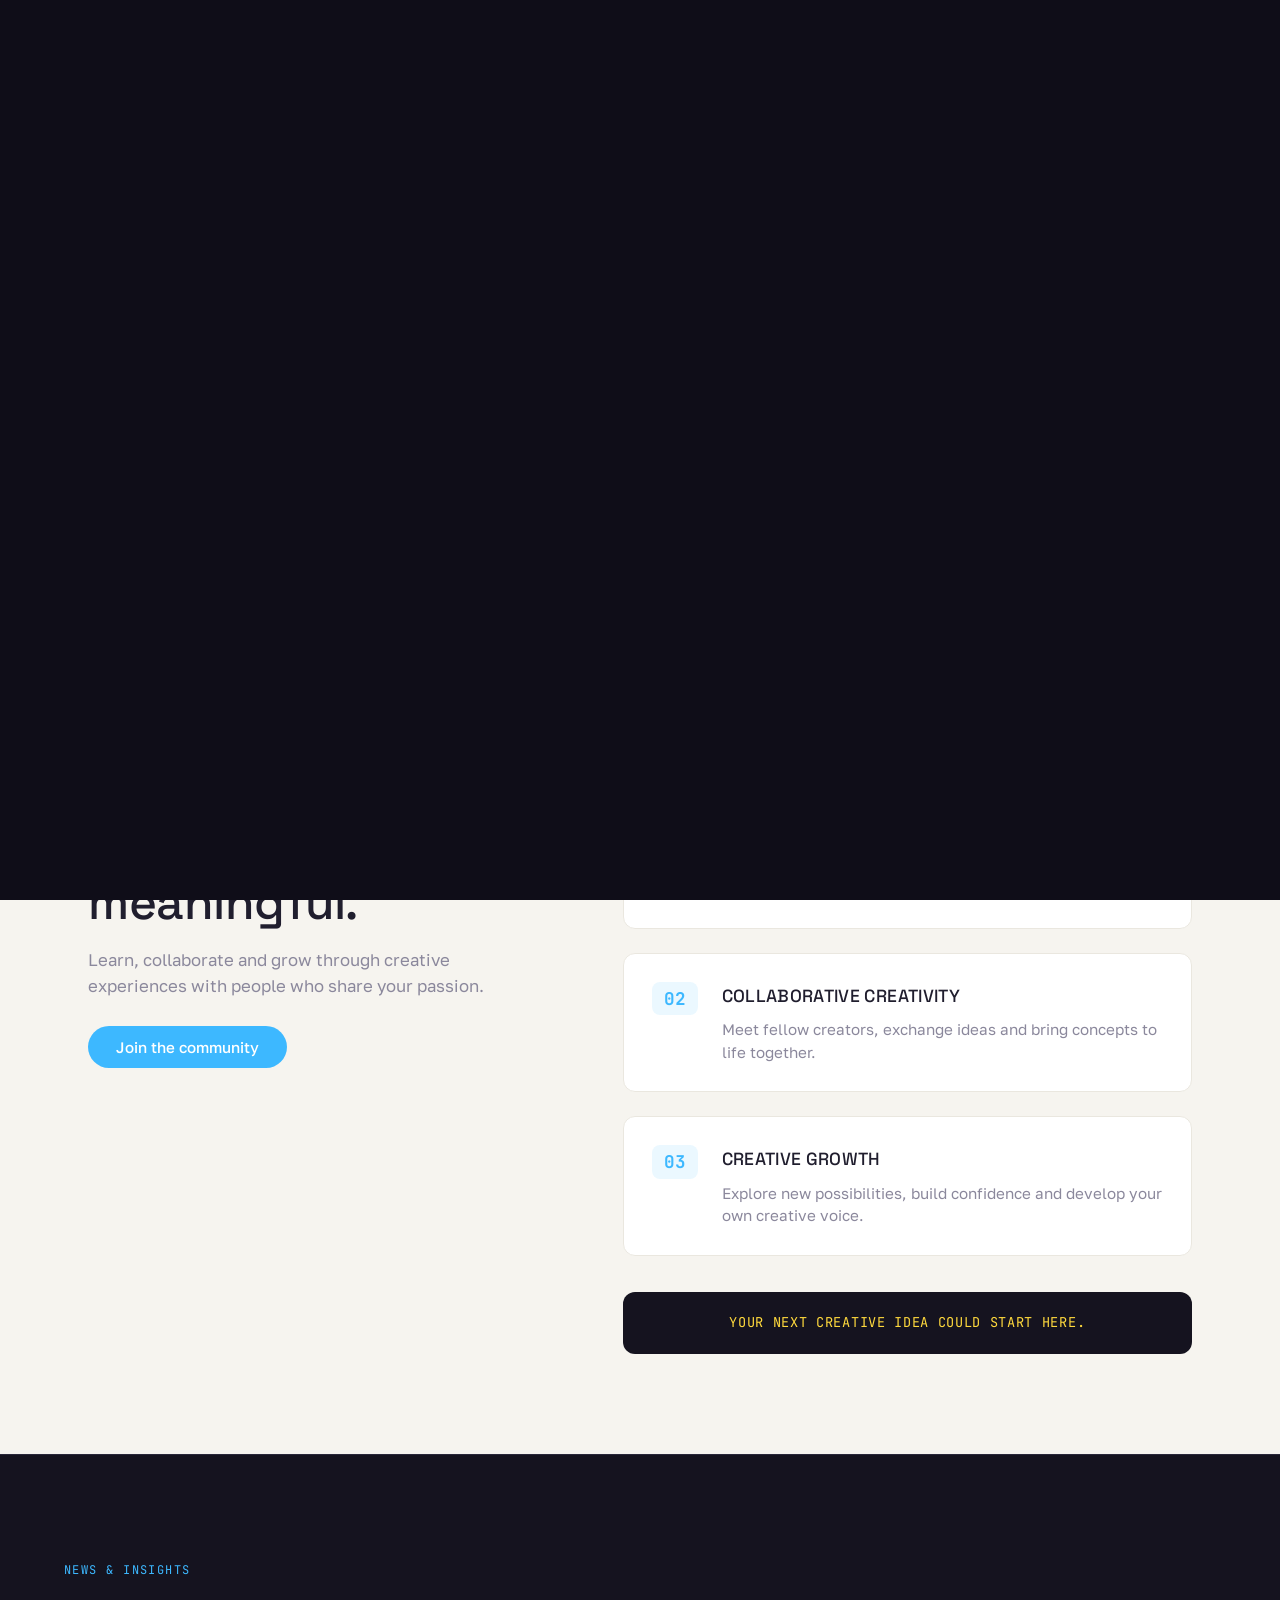
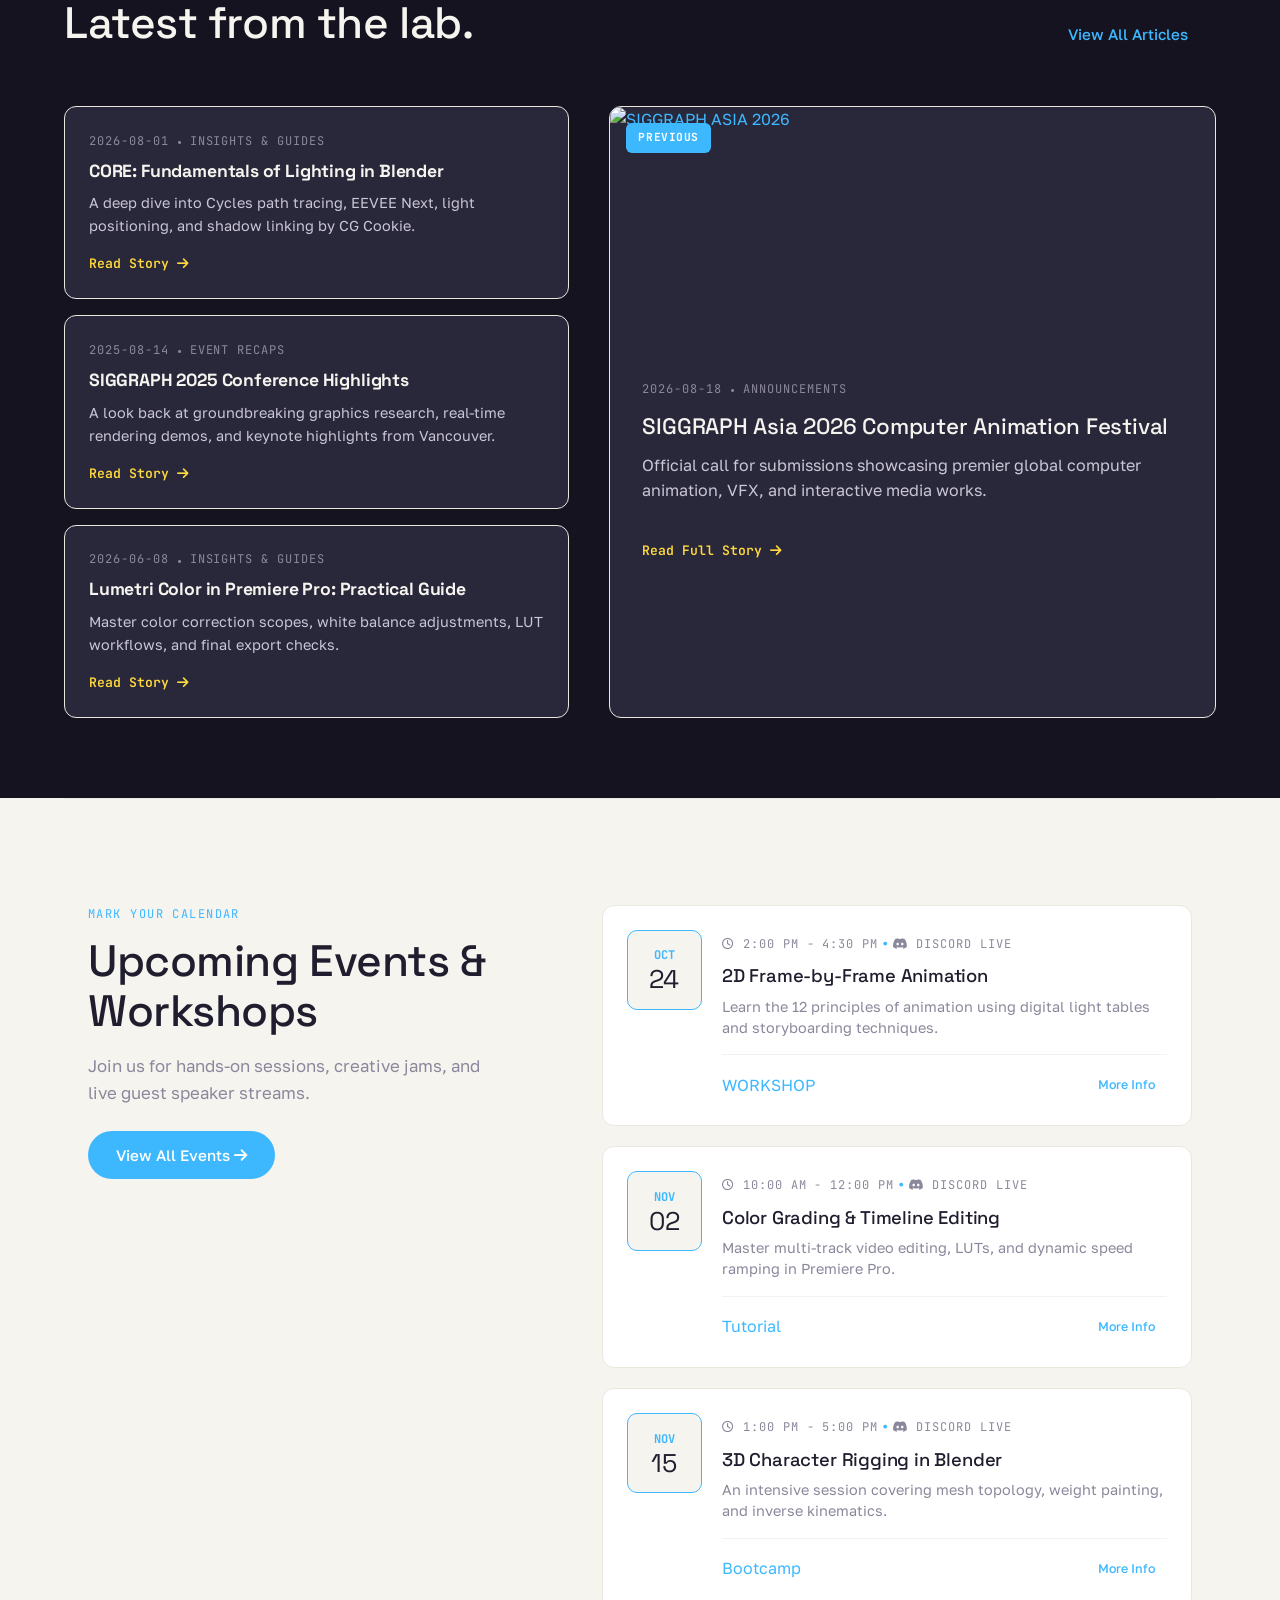
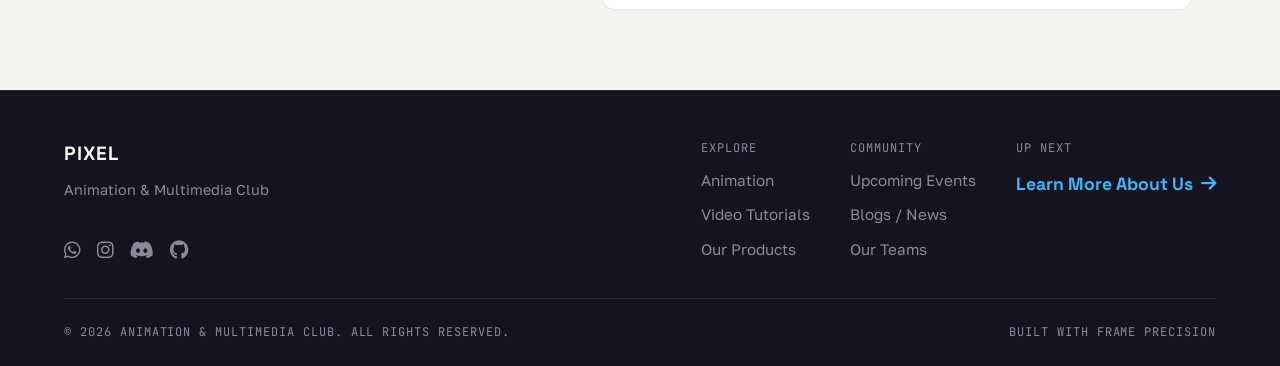
==== index.html @ 34a2e05d "Add files via upload" ====
<!DOCTYPE html>
<html lang="en">
<head>
  <meta charset="UTF-8">
  <meta name="viewport" content="width=device-width, initial-scale=1.0">
  <title>Home | Animation & Multimedia Club</title>
  <link rel="icon" href="images/icon.svg" type="image/svg+xml">

  <!-- Fonts -->
  <link rel="preconnect" href="https://fonts.googleapis.com">
  <link rel="preconnect" href="https://fonts.gstatic.com" crossorigin>
  <link href="https://fonts.googleapis.com/css2?family=Bungee&family=Space+Grotesk:wght@500;700&family=Golos+Text:wght@400..900&family=Press+Start+2P&family=JetBrains+Mono:wght@400;500&display=swap" rel="stylesheet">
  <link href="https://cdnjs.cloudflare.com/ajax/libs/font-awesome/6.4.0/css/all.min.css" rel="stylesheet">

  <!-- Stylesheet -->
  <link rel="stylesheet" href="style.css">
  <link rel="stylesheet" href="index.css">
</head>
<body>

  <!-- Navigation Bar -->
  <nav class="navbar">
    <div class="container nav-container">
      <!-- Logo and Brand Name -->
      <a href="index.html" class="navbar-brand">
        <!-- Replace logo.png with your actual logo file -->
        <img src="images/pixel-logo.svg" alt="Logo" class="brand-logo">
        <div class="brand-text">
          <span class="brand-title">pixel</span>
          <span class="brand-subtitle">animation & multimedia club</span>
        </div>
      </a>
      
      <!-- Hamburger Button for Mobile -->
      <button class="hamburger" id="hamburger-btn" aria-label="Toggle Navigation">
        <span></span><span></span><span></span>
      </button>

      <!-- Navigation Links -->
      <div class="navbar-nav" id="navbar-nav">
        <a href="index.html" class="active">Home</a>
        <a href="about.html">About</a>
        
        <!-- Explore Dropdown -->
        <div class="dropdown">
          <a class="dropdown-toggle" id="explore-btn">Explore ▼</a>
          <div class="dropdown-menu">
            <a href="animation.html">Animation</a>
            <a href="tutorials.html">Video</a>
            <a href="product.html">Product</a>
          </div>
        </div>
        
        <a href="event.html">Event</a>
        <a href="blog.html">Blog</a>
        <a href="mentor.html">Mentor</a>
      </div>
    </div>
    <!-- Scrub Bar Indicator -->
    <div class="scrub-bar"><div class="scrub-fill" id="scrubFill"></div></div>
  </nav>
<!-- Page Content -->
<main class="container">
  <!-- Full-Width Video Section (OUTSIDE Bounded Container) -->
<div class="hero-visual full-bleed">
  <div class="hero-video-wrapper">
    <video 
      class="hero-video" 
      autoplay 
      loop 
      muted 
      playsinline 
      disablePictureInPicture 
      controlsList="nodownload no-pictures-in-picture"
    >
      <source src="videos/refresh.mp4" type="video/mp4">
      <source src="videos/refresh.mp4" type="video/webm">
      Your browser does not support the video tag.
    </video>
  </div>
  <div class="frame-strip" aria-hidden="true">
    <span></span>
    <span></span>
    <span></span>
    <span></span>
    <span></span>
    <span></span>
  </div>
</div>
<!-- Hero Action Button -->
<section class="section why-join">
<div class="container">
    <div class="why-join-layout">
    <div class="why-join-title">
        <p class="eyebrow">WHY JOIN PIXEL?</p>
        <h2>
        Make something meaningful.
        </h2>

        <p class="why-join-intro">Learn, collaborate and grow through creative experiences
        with people who share your passion.</p>

        <br>
        <button class="btn btn-primary" id="openJoinModal">Join the community</button>
    </div>

    <div class="why-features">
        <article class="why-feature">
        <span class="why-feature-number">01</span>
        <div class="why-feature-content">
            <h3>HANDS-ON LEARNING</h3>
            <p>Develop practical creative skills through workshops and shared experiences.</p>
        </div>
        </article>
        <article class="why-feature">
        <span class="why-feature-number">02</span>
        <div class="why-feature-content">
            <h3>COLLABORATIVE CREATIVITY</h3>
            <p>Meet fellow creators, exchange ideas and bring concepts to life together.</p>
        </div>
        </article>
        <article class="why-feature">
        <span class="why-feature-number">03</span>
        <div class="why-feature-content">
            <h3>CREATIVE GROWTH</h3>
            <p>Explore new possibilities, build confidence and develop your own creative voice.</p>
        </div>
        </article>
        <div class="why-join-closing">
        <span>Your next creative idea could start here.</span>
        </div>
    </div>
    </div>
  </div>
</section>

<!-- News & Insights Section -->
<section id="news" class="section section-dark news-section">
  <div class="container">
    <!-- Section Header -->
    <br>
    <div class="news-header">
      <div>
        <p class="eyebrow">NEWS & INSIGHTS</p>
        <h2>Latest from the lab.</h2>
      </div>
      <a href="blog.html" class="btn btn-secondary">View All Articles</a>
    </div>

    <!-- News Grid Layout -->
    <div class="news-grid">
      
      <!-- Featured Main Post -->
      <a href="https://asia.siggraph.org/2026/submissions/computer-animation-festival/" target="_blank" rel="noopener noreferrer" class="news-card news-featured news-card-link">
        <div class="news-image-wrapper">
          <span class="news-badge">Previous</span>
          <img src="images/SIGGRAPH_ASIA_2026.png" alt="SIGGRAPH ASIA 2026" class="news-img">
        </div>
        <div class="news-content">
          <div class="news-meta">
            <span class="label-mono">2026-08-18</span>
            <span class="dot">•</span>
            <span class="label-mono">ANNOUNCEMENTS</span>
          </div>
          <h3>SIGGRAPH Asia 2026 Computer Animation Festival</h3>
          <p class="muted">Official call for submissions showcasing premier global computer animation, VFX, and interactive media works.</p>
          <span class="news-link">Read Full Story <i class="fa-solid fa-arrow-right"></i></span>
        </div>
      </a>

      <!-- Secondary Posts List -->
      <div class="news-list">
        
        <a href="https://cgcookie.com/courses/core-fundamentals-of-lighting-in-blender" target="_blank" rel="noopener noreferrer" class="news-card news-compact news-card-link">
          <div class="news-meta">
            <span class="label-mono">2026-08-01</span>
            <span class="dot">•</span>
            <span class="label-mono">INSIGHTS & GUIDES</span>
          </div>
          <h4>CORE: Fundamentals of Lighting in Blender</h4>
          <p class="muted">A deep dive into Cycles path tracing, EEVEE Next, light positioning, and shadow linking by CG Cookie.</p>
          <span class="news-link">Read Story <i class="fa-solid fa-arrow-right"></i></span>
        </a>

        <a href="https://s2025.siggraph.org/" target="_blank" rel="noopener noreferrer" class="news-card news-compact news-card-link">
          <div class="news-meta">
            <span class="label-mono">2025-08-14</span>
            <span class="dot">•</span>
            <span class="label-mono">EVENT RECAPS</span>
          </div>
          <h4>SIGGRAPH 2025 Conference Highlights</h4>
          <p class="muted">A look back at groundbreaking graphics research, real-time rendering demos, and keynote highlights from Vancouver.</p>
          <span class="news-link">Read Story <i class="fa-solid fa-arrow-right"></i></span>
        </a>

        <a href="https://josephnilo.com/blog/color-grading-in-premiere-pro-the-ultimate-guide-to-the-lumetri-color-panel/" target="_blank" rel="noopener noreferrer" class="news-card news-compact news-card-link">
          <div class="news-meta">
            <span class="label-mono">2026-06-08</span>
            <span class="dot">•</span>
            <span class="label-mono">INSIGHTS & GUIDES</span>
          </div>
          <h4>Lumetri Color in Premiere Pro: Practical Guide</h4>
          <p class="muted">Master color correction scopes, white balance adjustments, LUT workflows, and final export checks.</p>
          <span class="news-link">Read Story <i class="fa-solid fa-arrow-right"></i></span>
        </a>

      </div>

    </div>
  </div>
</section>

<!-- Upcoming Events Section — 2-Column Grid -->
<section id="events" class="section events-section">
  <br>
  <div class="container">
    <div class="events-layout">

      <!-- Left Column: Sticky Title & Description -->
      <div class="events-title">
        <p class="eyebrow">MARK YOUR CALENDAR</p>
        <h2>Upcoming Events &amp; Workshops</h2>
        <p class="events-intro">Join us for hands-on sessions, creative jams, and live guest speaker streams.</p>
        <a href="event.html" class="btn btn-primary events-cta">View All Events <i class="fa-solid fa-arrow-right"></i></a>
      </div>

      <!-- Right Column: Stacked Event Cards -->
      <div class="events-list">

        <!-- Card 1 -->
        <a href="event.html#bootcamp" class="event-card event-card-link">
          <div class="event-date-badge">
            <span class="event-month">OCT</span>
            <span class="event-day">24</span>
          </div>
          <div class="event-details">
            <div class="event-meta">
              <span class="label-mono"><i class="fa-regular fa-clock"></i> 2:00 PM - 4:30 PM</span>
              <span class="dot">•</span>
              <span class="label-mono"><i class="fa-brands fa-discord"></i> DISCORD LIVE</span>
            </div>
            <h3>2D Frame-by-Frame Animation</h3>
            <p class="muted">Learn the 12 principles of animation using digital light tables and storyboarding techniques.</p>
            <div class="event-footer">
              <span class="event-tag">WORKSHOP</span>
              <div class="event-actions">
                <span class="btn btn-secondary btn-sm">More Info</span>
              </div>
            </div>
          </div>
        </a>

        <!-- Card 2 -->
        <a href="event.html#film-jam" class="event-card event-card-link">
          <div class="event-date-badge">
            <span class="event-month">NOV</span>
            <span class="event-day">02</span>
          </div>
          <div class="event-details">
            <div class="event-meta">
              <span class="label-mono"><i class="fa-regular fa-clock"></i> 10:00 AM - 12:00 PM</span>
              <span class="dot">•</span>
              <span class="label-mono"><i class="fa-brands fa-discord"></i> DISCORD LIVE</span>
            </div>
            <h3>Color Grading & Timeline Editing</h3>
            <p class="muted">Master multi-track video editing, LUTs, and dynamic speed ramping in Premiere Pro.</p>
            <div class="event-footer">
              <span class="event-tag tag-yellow">Tutorial</span>
              <div class="event-actions">
                <span class="btn btn-secondary btn-sm">More Info</span>
              </div>
            </div>
          </div>
        </a>

        <!-- Card 3 -->
        <a href="event.html#vfx-talk" class="event-card event-card-link">
          <div class="event-date-badge">
            <span class="event-month">NOV</span>
            <span class="event-day">15</span>
          </div>
          <div class="event-details">
            <div class="event-meta">
              <span class="label-mono"><i class="fa-regular fa-clock"></i> 1:00 PM - 5:00 PM</span>
              <span class="dot">•</span>
              <span class="label-mono"><i class="fa-brands fa-discord"></i> DISCORD LIVE</span>
            </div>
            <h3>3D Character Rigging in Blender</h3>
            <p class="muted">An intensive session covering mesh topology, weight painting, and inverse kinematics.</p>
            <div class="event-footer">
              <span class="event-tag">Bootcamp</span>
              <div class="event-actions">
                <span class="btn btn-secondary btn-sm">More Info</span>
              </div>
            </div>
          </div>
        </a>

      </div>

    </div>
  </div>
</section>

<!-- Hidden Join Modal Overlay -->
<div id="joinModal" class="modal-overlay">
<div class="modal-card">
<button class="modal-close" id="closeJoinModal" aria-label="Close">&times;</button>
<h2>Join the Community</h2>
<p class="muted">Fill out the form below to register as an official member of PIXEL.</p>

<!-- Success Banner Card -->
<div id="successCard" class="success-banner" style="display: none;">
<i class="fa-solid fa-circle-check"></i>
<div>
    <strong>Registration Successful!</strong>
    <p>Welcome to PIXEL. We have saved your spot.</p>
</div>
</div>

<form id="joinForm" class="join-form">
<div class="form-group">
    <label class="label-mono" for="fullName">Full Name</label>
    <input type="text" id="fullName" name="fullName" placeholder="e.g. Alex Mercer" required>
</div>

<div class="form-group">
    <label class="label-mono" for="email">Email Address</label>
    <input type="email" id="email" name="email" placeholder="alex@example.com" required>
</div>

<div class="form-group">
    <label class="label-mono" for="interest">Primary Interest</label>
    <select id="interest" name="interest" required>
    <option value="" disabled selected>Select your field</option>
    <option value="Animation">Animation</option>
    <option value="Video Editing">Video Editing</option>
    <option value="Digital Art">Digital Art &amp; Design</option>
    <option value="Product Design">Product Design</option>
    </select>
</div>

<button type="submit" class="btn btn-primary" id="submitBtn">Submit Registration</button>
</form>
</div>
</div>

</main>
    <!-- Footer -->
<footer class="footer">
  <div class="container">
    <div class="footer-content">

      <!-- Left Column: Branding & Socials -->
      <div class="footer-info">
        <div class="footer-brand">PIXEL</div>
        <p class="muted">Animation &amp; Multimedia Club</p>
        <div class="social-links">
          <a href="https://chat.whatsapp.com/Lg8gJl5Xru52lrucpBrVzS" aria-label="Whatsapp" target="_blank" rel="noopener noreferrer"><i class="fa-brands fa-whatsapp"></i></a>
          <a href="https://www.instagram.com/pixe.lclub?igsi=c2UzMmYwMGY0czd2" aria-label="Instagram" target="_blank" rel="noopener noreferrer"><i class="fa-brands fa-instagram" target="_blank" rel="noopener noreferrer"></i></a>
          <a href="https://discord.gg/sAC37jRx9b" aria-label="Discord" target=" _blank" rel="noopener noreferrer"><i class="fa-brands fa-discord" target="_blank" rel="noopener noreferrer"></i></a>
          <a href="https://github.com/PixelAnimationAndMultimeidaClub/Pixel-Club-site-2026" aria-label="GitHub" target="_blank" rel="noopener noreferrer"><i class="fa-brands fa-github"></i></a>
        </div>
      </div>

      <!-- Center/Right: Structured Navigation Columns -->
      <div class="footer-nav-grid">
        <div class="footer-col">
          <span class="label-mono">Explore</span>
          <a href="animation.html">Animation</a>
          <a href="tutorials.html">Video Tutorials</a>
          <a href="product.html">Our Products</a>
        </div>

        <div class="footer-col">
          <span class="label-mono">Community</span>
          <a href="event.html">Upcoming Events</a>
          <a href="blog.html">Blogs / News</a>
          <a href="mentor.html">Our Teams</a>
        </div>

        <div class="footer-next">
          <span class="label-mono">Up Next</span>
          <a href="about.html" class="next-link">
            <span>Learn More About Us</span>
            <i class="fa-solid fa-arrow-right"></i>
          </a>
        </div>
      </div>
    </div>

    <!-- Bottom Bar -->
    <div class="footer-bottom">
      <span class="label-mono">&copy; 2026 Animation & Multimedia Club. All rights reserved.</span>
      <span class="label-mono">Built with frame precision</span>
    </div>
  </div>
</footer> 

  <!-- Scripts -->
  <script src="default.js"></script>
  <script src="index.js"></script>
</body>
</html>
---- style.css ----
/* ==========================================================================
   Animation & Multimedia Club — Shared Style Guide
   Concept: "The editing timeline" — nav & dividers borrow the visual
   language of a video editor (playheads, frame markers, scrub bars).

   Every group member should link this file on every page:
   <link rel="stylesheet" href="style.css">

   DO NOT override these variables in individual pages — if a page
   needs something new, add it here so the whole site stays consistent.
   ========================================================================== */

:root {
  /* Colors */
  --void: #15131F;         /* dark bg — hero, nav, footer */
  --cloud: #F6F4EF;        /* light bg — content sections */
  --sky-blue: #3DB8FF;        /* primary accent — CTAs, links, active states */
  --sky-blue-dark: #1A93D6;   /* hover/pressed state for sky blue */
  --yellow: #FFD93D;         /* secondary accent — highlights, hover ONLY, never backgrounds */
  --ink: #201E2E;          /* body text on light backgrounds */
  --mist: #8B889C;         /* muted / secondary text */
  --cloud-dim: #EAE7DF;    /* card borders, dividers on light bg */
  --void-dim: #29273A;     /* card borders, dividers on dark bg */

  /* Typography — 5 fonts, each with one job only */
  --font-hero: 'Bungee', sans-serif;         /* h1 hero titles ONLY */
  --font-heading: 'Space Grotesk', sans-serif; /* h2, h3, h4 section headings */
  --font-body: 'Golos Text', sans-serif;     /* all paragraph / body copy */
  --font-nav: 'Press Start 2P', monospace;   /* nav bar items ONLY */
  --font-mono: 'JetBrains Mono', monospace;  /* tags, timecodes, small labels */

  /* Layout */
  --radius: 12px;
  --section-pad-desktop: 80px;
  --section-pad-mobile: 40px;
  --container-max: 1200px;
}

/* ==========================================================================
   Base
   ========================================================================== */

* { box-sizing: border-box; }

body {
  margin: 0;
  font-family: var(--font-body);
  font-weight: 400;
  color: var(--ink);
  background: var(--cloud);
  line-height: 1.6;
}

h1 {
  font-family: var(--font-hero);
  font-weight: 400;
  margin: 0 0 0.5em;
  line-height: 1.25;
  font-size: clamp(1.75rem, 4.5vw, 2.75rem);
}

h2, h3, h4 {
  font-family: var(--font-heading);
  font-weight: 700;
  margin: 0 0 0.5em;
  letter-spacing: -0.01em;
}
h2 { font-size: clamp(1.5rem, 3vw, 2.25rem); font-weight: 500; }
h3 { font-size: 1.25rem; font-weight: 500; }

p { margin: 0 0 1em; color: var(--ink); }
p.muted { color: var(--mist); }

a { color: var(--sky-blue); text-decoration: none; }
a:hover { color: var(--sky-blue-dark); }

.label-mono {
  font-family: var(--font-mono);
  font-size: 0.75rem;
  letter-spacing: 0.08em;
  text-transform: uppercase;
  color: var(--mist);
}

/* ==========================================================================
   Layout
   ========================================================================== */

.container {
  max-width: var(--container-max);
  margin: 0 auto;
  padding: 0 24px;
}

.section {
  padding: var(--section-pad-mobile) 0;
}

@media (min-width: 768px) {
  .section { padding: var(--section-pad-desktop) 0; }
}

.section-dark {
  background: var(--void);
  color: var(--cloud);
}
.section-dark h1, .section-dark h2, .section-dark h3 { color: var(--cloud); }
.section-dark p { color: #C9C6D6; }

/* ==========================================================================
   Navigation
   ========================================================================== */

.navbar {
  background: var(--void);
  padding: 16px 0;
  position: sticky;
  top: 0;
  z-index: 100;
}

.nav-container {
  display: flex;
  align-items: center;
  justify-content: space-between;
  position: relative;
}

/* Logo & Brand Styling */
.navbar-brand {
  display: flex;
  align-items: center;
  text-decoration: none;
}

.brand-logo {
  height: 36px;
  margin-right: 12px;
}

.brand-text {
  display: flex;
  flex-direction: column;
  justify-content: center;
}

.brand-title {
  font-family: var(--font-heading);
  font-weight: 700;
  color: var(--cloud);
  font-size: 1.25rem;
  line-height: 1;
  text-transform: uppercase;
}

.brand-subtitle {
  font-family: var(--font-mono);
  color: var(--sky-blue);
  font-size: 0.55rem;
  letter-spacing: 0.08em;
  text-transform: uppercase;
  margin-top: 5px;
  line-height: 1;
}

.navbar-nav {
  display: flex;
  align-items: center;
}

.navbar-nav a {
  font-family: var(--font-nav);
  color: #C9C6D6;
  margin-left: 24px;
  font-size: 0.7rem;
  letter-spacing: 0.08em;
  text-transform: uppercase;
  transition: color 0.15s ease;
}

.navbar-nav a:hover,
.navbar-nav a.active { color: var(--yellow); }

/* Scrub bar */
.scrub-bar {
  height: 3px;
  background: var(--void-dim);
  width: 100%;
}
.scrub-fill {
  height: 100%;
  width: 0%;
  background: var(--sky-blue);
  transition: width 0.1s linear;
}

/* Dropdown Styling */
.dropdown {
  position: relative;
  display: inline-block;
}

.dropdown-menu {
  display: none;
  position: absolute;
  top: 100%;
  left: 0; /* Changed from 24px so it aligns directly with the toggle button */
  background: var(--void);
  border: 1px solid var(--void-dim);
  border-radius: 8px;
  min-width: 150px;
  padding: 10px 0;
  box-shadow: 0 4px 12px rgba(0, 0, 0, 0.5);
  z-index: 100;
}

/* Invisible hover bridge to bridge any gap between button and menu */
.dropdown-menu::before {
  content: "";
  position: absolute;
  top: -12px;
  left: 0;
  width: 100%;
  height: 12px;
  background: transparent;
}

.dropdown-menu a {
  display: block;
  margin: 0;
  padding: 12px 20px;
}

.dropdown:hover .dropdown-menu {
  display: block;
}
/* Hamburger Button */
.hamburger {
  display: none;
  background: transparent;
  border: none;
  cursor: pointer;
  flex-direction: column;
  gap: 5px;
}

.hamburger span {
  width: 25px;
  height: 3px;
  background: var(--cloud);
  transition: 0.3s;
}

/* Responsive Mobile Navigation */
@media (max-width: 900px) {
  .hamburger {
    display: flex;
  }
  
  .navbar-nav {
    display: none;
    flex-direction: column;
    position: absolute;
    top: 60px;
    right: 24px;
    background: var(--void);
    width: 200px;
    padding: 20px;
    border: 1px solid var(--void-dim);
    border-radius: 8px;
  }
  
  .navbar-nav.show {
    display: flex;
  }

  .navbar-nav a {
    margin: 10px 0;
  }
  
  .dropdown-menu {
    position: relative;
    left: 0;
    box-shadow: none;
    border: none;
    padding: 0 0 0 15px;
  }
}

/* ==========================================================================
   Buttons
   ========================================================================== */

.btn {
  display: inline-block;
  font-family: var(--font-body);
  font-weight: 500;
  font-size: 0.95rem;
  padding: 12px 28px;
  border-radius: 999px;
  border: none;
  cursor: pointer;
  transition: background 0.15s ease, color 0.15s ease;
}

.btn-primary {
  background: var(--sky-blue);
  color: #fff;
}
.btn-primary:hover { background: var(--sky-blue-dark); color: #fff; }

.btn-outline {
  background: transparent;
  border: 1.5px solid var(--cloud);
  color: var(--cloud);
}
.btn-outline:hover { border-color: var(--yellow); color: var(--yellow); }

/* ==========================================================================
   Cards
   ========================================================================== */

.card {
  background: #fff;
  border: 1px solid var(--cloud-dim);
  border-radius: var(--radius);
  padding: 24px;
  transition: border-color 0.15s ease, transform 0.15s ease;
}
.card:hover {
  border-color: var(--sky-blue);
  transform: translateY(-2px);
}

.card img {
  border-radius: calc(var(--radius) - 4px);
  width: 100%;
  height: auto;
  display: block;
  margin-bottom: 16px;
}

.tag {
  display: inline-block;
  font-family: var(--font-mono);
  font-size: 0.7rem;
  letter-spacing: 0.06em;
  text-transform: uppercase;
  padding: 4px 10px;
  border-radius: 6px;
  background: var(--cloud-dim);
  color: var(--ink);
}
.tag.active {
  background: #FFF3C4;
  color: #8A6D00;
}

/* ==========================================================================
   Footer
   ========================================================================== */

.footer {
  background: var(--void);
  color: var(--mist);
  padding: 48px 0 24px;
  font-size: 0.9rem;
  border-top: 1px solid var(--void-dim);
}

.footer .container {
  display: flex;
  flex-direction: column;
  gap: 32px;
}

.footer-content {
  display: flex;
  flex-direction: column;
  gap: 32px;
}

.footer-info {
  display: flex;
  flex-direction: column;
  gap: 8px;
}

.footer-brand {
  font-family: var(--font-heading);
  font-weight: 700;
  color: var(--cloud);
  font-size: 1.2rem;
  letter-spacing: 0.05em;
}

/* General Footer Links */
.footer a { 
  color: #C9C6D6; 
  transition: color 0.15s ease;
}

.footer a:hover { 
  color: var(--yellow); 
}

/* Social Links */
.social-links {
  display: flex;
  gap: 16px;
  font-size: 1.2rem;
  margin-top: 12px;
}

.social-links a {
  color: var(--mist);
  transition: color 0.2s ease, transform 0.2s ease;
}

.social-links a:hover {
  color: var(--sky-blue);
  transform: translateY(-2px);
}

/* Navigation Grid */
.footer-nav-grid {
  display: flex;
  flex-wrap: wrap;
  gap: 40px;
}

.footer-col {
  display: flex;
  flex-direction: column;
  gap: 10px;
}

.footer-col a {
  font-size: 0.95rem;
  color: var(--mist);
}

.footer-col a:hover {
  color: var(--cloud);
}

/* "Up Next" Call to Action */
.footer-next {
  display: flex;
  flex-direction: column;
  gap: 12px;
}

.next-link {
  display: inline-flex;
  align-items: center;
  gap: 8px;
  font-family: var(--font-heading);
  font-weight: 700;
  font-size: 1.1rem;
  color: var(--sky-blue) !important;
}

.next-link:hover {
  color: var(--yellow) !important;
}

/* Bottom Bar */
.footer-bottom {
  display: flex;
  justify-content: space-between;
  align-items: center;
  flex-wrap: wrap;
  gap: 12px;
  padding-top: 24px;
  border-top: 1px solid var(--void-dim);
}

/* Desktop Layout Adjustments */
@media (min-width: 768px) {
  .footer-content {
    flex-direction: row;
    justify-content: space-between;
    align-items: flex-start;
  }
}
---- index.css ----
@import url(navbar.css);

/* =========================================================
   HERO VIDEO STYLING
   ========================================================= */

   .hero-visual.full-bleed {
  width: 100vw;
  position: relative;
  left: 50%;
  right: 50%;
  margin-top:-3px;
  margin-left: -50vw;
  margin-right: -50vw;
  overflow: hidden;
  background: var(--void);
}
.hero-video-wrapper {
  width: 100%;
  height: auto;
}

.hero-video {
  width: 100%;
  height: 100%;
  max-height: 80vh; /* Keeps height proportional so page content below remains visible */
  object-fit: cover;
  display: block;
  pointer-events: none; /*prevent right-click and browser video control*/
}

@media (max-width: 991px) {
  .hero-video-wrapper {
    transform: none;
    box-shadow: 0 10px 25px rgba(0, 0, 0, 0.3);
  }
}

join-card {
  max-width: 600px;
  margin: 0 auto;
  background: var(--void-dim);
  padding: 40px;
  border-radius: var(--radius);
  border: 1px solid var(--cloud-dim);
}

.join-form {
  display: flex;
  flex-direction: column;
  gap: 20px;
  margin-top: 24px;
}

.form-group {
  display: flex;
  flex-direction: column;
  gap: 8px;
  text-align: left;
}

.form-group input,
.form-group select {
  width: 100%;
  padding: 12px 16px;
  background: var(--void);
  border: 1px solid var(--mist);
  border-radius: 8px;
  color: var(--cloud);
  font-family: var(--font-body);
  font-size: 0.95rem;
  outline: none;
  transition: border-color 0.15s ease;
}

.form-group input:focus,
.form-group select:focus {
  border-color: var(--sky-blue);
}
* Hidden Modal Overlay */
.modal-overlay {
  display: none; /* Hidden by default */
  position: fixed;
  top: 0;
  left: 0;
  width: 100vw;
  height: 100vh;
  background: rgba(21, 19, 31, 0.85); /* Blurred dark backdrop */
  backdrop-filter: blur(8px);
  z-index: 1000;
  justify-content: center;
  align-items: center;
  padding: 20px;
}

/* Modal Open State */
.modal-overlay.is-open {
  display: flex;
}

/* Modal Content Card */
.modal-card {
  position: relative;
  width: 100%;
  max-width: 500px;
  background: var(--void);
  padding: 32px;
  border-radius: var(--radius);
  border: 1px solid var(--void-dim);
  box-shadow: 0 20px 40px rgba(0,0,0,0.5);
}

/* Close Button */
.modal-close {
  position: absolute;
  top: 16px;
  right: 20px;
  background: transparent;
  border: none;
  color: var(--mist);
  font-size: 1.8rem;
  cursor: pointer;
  transition: color 0.15s ease;
}

.modal-close:hover {
  color: var(--yellow);
}
/* Ensure modal text and headings are bright and readable on the dark card background */
.modal-card h2 {
  color: var(--cloud) !important;
}

.modal-card p {
  color: var(--mist) !important;
}

.modal-card label {
  color: #C9C6D6 !important;
}

/* Ensure form inputs stay styled with visible white text */
.form-group input,
.form-group select {
  color: #FFFFFF !important;
  background-color: var(--void) !important;
}

.form-group select option {
  background-color: var(--void);
  color: var(--cloud);
}

/* Force the modal overlay to hide initially */
#joinModal.modal-overlay,
.modal-overlay {
  display: none !important; /* Hidden by default */
  position: fixed;
  top: 0;
  left: 0;
  width: 100vw;
  height: 100vh;
  background: rgba(21, 19, 31, 0.85);
  backdrop-filter: blur(8px);
  z-index: 9999; /* Higher z-index to stay above video */
  justify-content: center;
  align-items: center;
  padding: 20px;
}

/* Show modal only when active class is toggled */
#joinModal.modal-overlay.is-open,
.modal-overlay.is-open {
  display: flex !important;
}

/* Custom Success Notification Card Banner */
.success-banner {
  display: flex;
  align-items: center;
  gap: 16px;
  background: rgba(61, 184, 255, 0.1);
  border: 1px solid var(--sky-blue);
  padding: 16px;
  border-radius: 8px;
  margin-top: 20px;
  color: var(--cloud);
}

.success-banner i {
  font-size: 1.5rem;
  color: var(--sky-blue);
}

.success-banner strong {
  font-family: var(--font-heading);
  display: block;
  font-size: 0.95rem;
  color: var(--cloud);
}

.success-banner p {
  margin: 0;
  font-size: 0.85rem;
  color: var(--mist);
}

/* ==========================================================================
   Why Join Section
   ========================================================================== */

.why-join {
  padding: 60px 0;
  background: var(--cloud, #F7F7FB);
}

@media (min-width: 768px) {
  .why-join {
    padding: 100px 0;
  }
}

.why-join-layout {
  display: grid;
  grid-template-columns: 1fr;
  gap: 40px;
}

/* Phone and tablet: the left content scrolls normally */
.why-join-title {
  position: static;
}

/* Desktop: show the title beside the feature list and keep it sticky */
@media (min-width: 992px) {
  .why-join-layout {
    grid-template-columns: 1fr 1.2fr;
    gap: 60px;
    align-items: start;
  }

  .why-join-title {
    position: sticky;
    top: 100px;
    align-self: start;
  }
}

/* Left column */
.why-join-title .eyebrow {
  margin-bottom: 12px;
  color: var(--sky-blue);
  font-family: var(--font-mono);
  font-size: 0.75rem;
  font-weight: 500;
  letter-spacing: 0.12em;
}

.why-join-title h2 {
  margin-bottom: 16px;
  color: var(--ink);
  font-family: var(--font-heading);
  font-size: clamp(2rem, 4vw, 3rem);
  line-height: 1.15;
}

.why-join-intro {
  max-width: 440px;
  margin: 0;
  color: var(--mist);
  font-size: 1.05rem;
  line-height: 1.6;
}

/* Right column feature cards */
.why-features {
  display: flex;
  flex-direction: column;
  gap: 24px;
}

.why-feature {
  display: flex;
  align-items: flex-start;
  gap: 24px;
  padding: 28px;
  background: #ffffff;
  border: 1px solid var(--cloud-dim);
  border-radius: var(--radius);
  transition:
    transform 0.25s ease,
    border-color 0.25s ease,
    box-shadow 0.25s ease;
}

.why-feature:hover {
  transform: translateY(-4px);
  border-color: var(--sky-blue);
  box-shadow: 0 12px 24px rgba(21, 19, 31, 0.06);
}

.why-feature-number {
  flex-shrink: 0;
  padding: 8px 12px;
  color: var(--sky-blue);
  background: rgba(61, 184, 255, 0.1);
  border-radius: 8px;
  font-family: var(--font-mono);
  font-size: 1.1rem;
  font-weight: 700;
  line-height: 1;
}

.why-feature-content h3 {
  margin: 0 0 8px;
  color: var(--ink);
  font-family: var(--font-heading);
  font-size: 1.1rem;
  letter-spacing: 0.02em;
}

.why-feature-content p {
  margin: 0;
  color: var(--mist);
  font-size: 0.95rem;
  line-height: 1.5;
}

/* Bottom message */
.why-join-closing {
  margin-top: 12px;
  padding: 20px 24px;
  color: var(--yellow);
  background: var(--void);
  border-radius: var(--radius);
  font-family: var(--font-mono);
  font-size: 0.85rem;
  letter-spacing: 0.05em;
  text-align: center;
  text-transform: uppercase;
}

/* ==========================================================================
   News & Insights Section Styling
   ========================================================================== */

.news-section {
  width: 100vw;
  position: relative;
  left: 50%;
  right: 50%;
  margin-left: -50vw;
  margin-right: -50vw;
  background-color: var(--void);
  padding: var(--section-pad-desktop) 0;
  box-sizing: border-box;
  border-top: 1px solid var(--void-dim);
}

.news-header {
  display: flex;
  justify-content: space-between;
  align-items: flex-end;
  margin-bottom: 48px;
  flex-wrap: wrap;
  gap: 20px;
}

.news-header .eyebrow {
  font-family: var(--font-mono);
  font-size: 0.75rem;
  letter-spacing: 0.12em;
  color: var(--sky-blue);
  margin-bottom: 8px;
}

.news-header h2 {
  color: var(--cloud) !important;
  font-size: clamp(2rem, 3.5vw, 2.75rem);
  margin: 0;
}

/* Grid Layout */
.news-grid {
  display: grid;
  grid-template-columns: 1fr;
  gap: 32px;
}

@media (min-width: 992px) {
  .news-grid {
    grid-template-columns: 1.2fr 1fr;
    gap: 40px;
  }
}

/* General News Card */
.news-card {
  background: var(--void-dim);
  border: 1px solid var(--cloud-dim);
  border-radius: var(--radius);
  transition: transform 0.25s ease, border-color 0.25s ease, box-shadow 0.25s ease;
}

.news-card:hover {
  transform: translateY(-4px);
  border-color: var(--sky-blue);
  box-shadow: 0 12px 28px rgba(0, 0, 0, 0.4);
}

/* Card Link Overrides */
a.news-card-link,
a.event-card-link {
  text-decoration: none;
  cursor: pointer;
}

a.news-card-link:hover .news-link {
  gap: 12px;
  color: #ffffff;
}

/* Featured Card */
.news-featured {
  display: flex;
  flex-direction: column;
  overflow: hidden;
}

.news-image-wrapper {
  position: relative;
  width: 100%;
  height: 240px;
  overflow: hidden;
}

.news-img {
  width: 100%;
  height: 100%;
  object-fit: cover;
  transition: transform 0.4s ease;
}

.news-featured:hover .news-img {
  transform: scale(1.04);
}

.news-badge {
  position: absolute;
  top: 16px;
  left: 16px;
  background: var(--sky-blue);
  color: #ffffff;
  font-family: var(--font-mono);
  font-size: 0.7rem;
  font-weight: 700;
  text-transform: uppercase;
  padding: 6px 12px;
  border-radius: 6px;
  letter-spacing: 0.05em;
}

.news-content {
  padding: 32px;
  display: flex;
  flex-direction: column;
  gap: 12px;
}

.news-content h3 {
  color: var(--cloud) !important;
  font-size: 1.4rem;
  line-height: 1.3;
  margin: 0;
}

/* Meta Labels */
.news-meta {
  display: flex;
  align-items: center;
  gap: 8px;
  color: var(--sky-blue);
  font-size: 0.8rem;
}

.news-meta .dot {
  color: var(--mist);
}

/* Right Stacked News List */
.news-list {
  display: flex;
  flex-direction: column;
  gap: 16px;
}

.news-compact {
  padding: 24px;
  display: flex;
  flex-direction: column;
  gap: 8px;
}

.news-compact h4 {
  color: var(--cloud) !important;
  font-size: 1.1rem;
  margin: 0;
  line-height: 1.35;
}

.news-compact p {
  margin: 0;
  font-size: 0.9rem;
}

/* Read Link Hover Accent */
.news-link {
  display: inline-flex;
  align-items: center;
  gap: 8px;
  color: var(--yellow);
  font-family: var(--font-mono);
  font-size: 0.82rem;
  text-decoration: none;
  font-weight: 600;
  margin-top: 8px;
  transition: gap 0.2s ease;
}

.news-link:hover {
  gap: 12px;
  color: #ffffff;
}

/* Swap column order on desktop so the article list comes first */
@media (min-width: 992px) {
  .news-grid {
    grid-template-columns: 1fr 1.2fr; /* List on left, featured card on right */
    gap: 40px;
  }

  /* Target featured story card to render second */
  .news-featured {
    order: 2;
  }

  /* Target vertical news list to render first */
  .news-list {
    order: 1;
  }
}
/* ==========================================================================
   Upcoming Events Section — 2-Column Grid Layout
   ========================================================================== */

.events-section {
  background: var(--cloud, #F7F7FB);
  padding: 80px 0;
  border-top: 1px solid var(--cloud-dim, #E2E2EC);
}

.events-layout {
  display: grid;
  grid-template-columns: 1fr;
  gap: 40px;
}

/* Mobile: title scrolls normally, so it cannot cover event cards */
.events-title {
  position: static;
}

@media (min-width: 992px) {
  .events-layout {
    grid-template-columns: 1fr 1.3fr;
    gap: 60px;
    align-items: start;
  }

  /* Desktop: title remains visible while cards scroll */
  .events-title {
    position: sticky;
    top: 100px;
    align-self: start;
  }
}

.events-title .eyebrow {
  font-family: var(--font-mono);
  font-size: 0.75rem;
  letter-spacing: 0.12em;
  color: var(--sky-blue);
  margin-bottom: 12px;
}

.events-title h2 {
  font-family: var(--font-heading);
  font-size: clamp(2rem, 3.5vw, 2.75rem);
  color: var(--ink, #15131F) !important;
  line-height: 1.15;
  margin-bottom: 16px;
}

.events-intro {
  font-size: 1.05rem;
  color: var(--mist, #6B687B);
  max-width: 420px;
  line-height: 1.6;
  margin-bottom: 24px;
}

/* Right column event cards */
.events-list {
  display: flex;
  flex-direction: column;
  gap: 20px;
}

.event-card {
  display: flex;
  flex-direction: column;
  background: #ffffff;
  border: 1px solid var(--cloud-dim, #E2E2EC);
  border-radius: var(--radius, 12px);
  padding: 24px;
  gap: 20px;
  text-decoration: none;
  transition:
    transform 0.25s ease,
    border-color 0.25s ease,
    box-shadow 0.25s ease;
}

@media (min-width: 640px) {
  .event-card {
    flex-direction: row;
    align-items: flex-start;
  }
}

.event-card:hover {
  transform: translateY(-3px);
  border-color: var(--sky-blue);
  box-shadow: 0 12px 24px rgba(21, 19, 31, 0.06);
}

.event-date-badge {
  display: flex;
  flex-direction: column;
  align-items: center;
  justify-content: center;
  min-width: 75px;
  height: 80px;
  padding: 6px;
  flex-shrink: 0;
  background: var(--cloud, #F7F7FB);
  border: 1px solid var(--sky-blue);
  border-radius: 10px;
}

.event-month {
  font-family: var(--font-mono);
  font-size: 0.75rem;
  font-weight: 700;
  color: var(--sky-blue);
}

.event-day {
  font-family: var(--font-heading);
  font-size: 1.6rem;
  line-height: 1;
  margin-top: 2px;
  color: var(--ink, #15131F);
}

.event-details {
  flex: 1;
  display: flex;
  flex-direction: column;
  gap: 6px;
}

.event-details h3 {
  margin: 0;
  color: var(--ink, #15131F) !important;
  font-size: 1.15rem;
}

.event-details p {
  margin: 0;
  color: var(--mist, #6B687B) !important;
  font-size: 0.9rem;
  line-height: 1.45;
}

.event-footer {
  display: flex;
  align-items: center;
  justify-content: space-between;
  margin-top: 10px;
  padding-top: 14px;
  border-top: 1px solid rgba(0, 0, 0, 0.05);
}

.event-actions {
  display: flex;
  align-items: center;
  gap: 8px;
}

.btn-sm {
  padding: 6px 12px;
  font-size: 0.78rem;
}
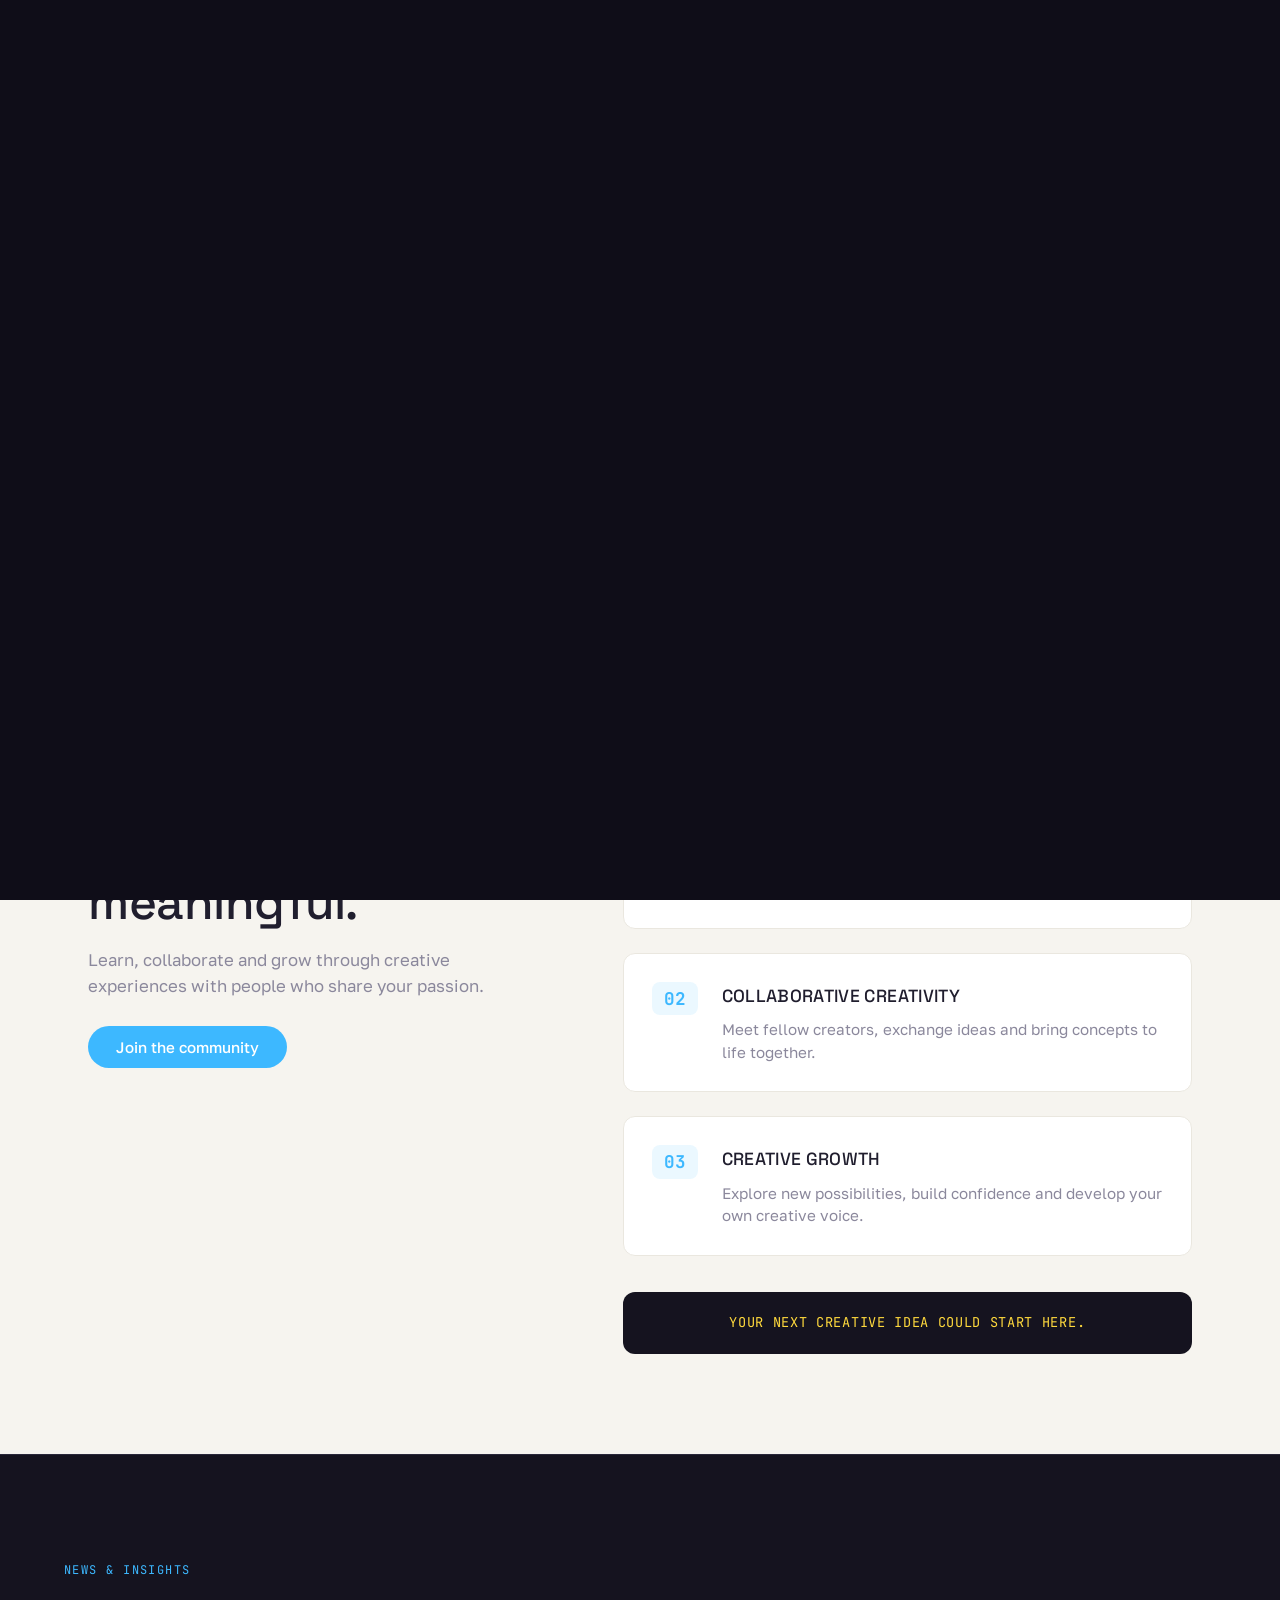
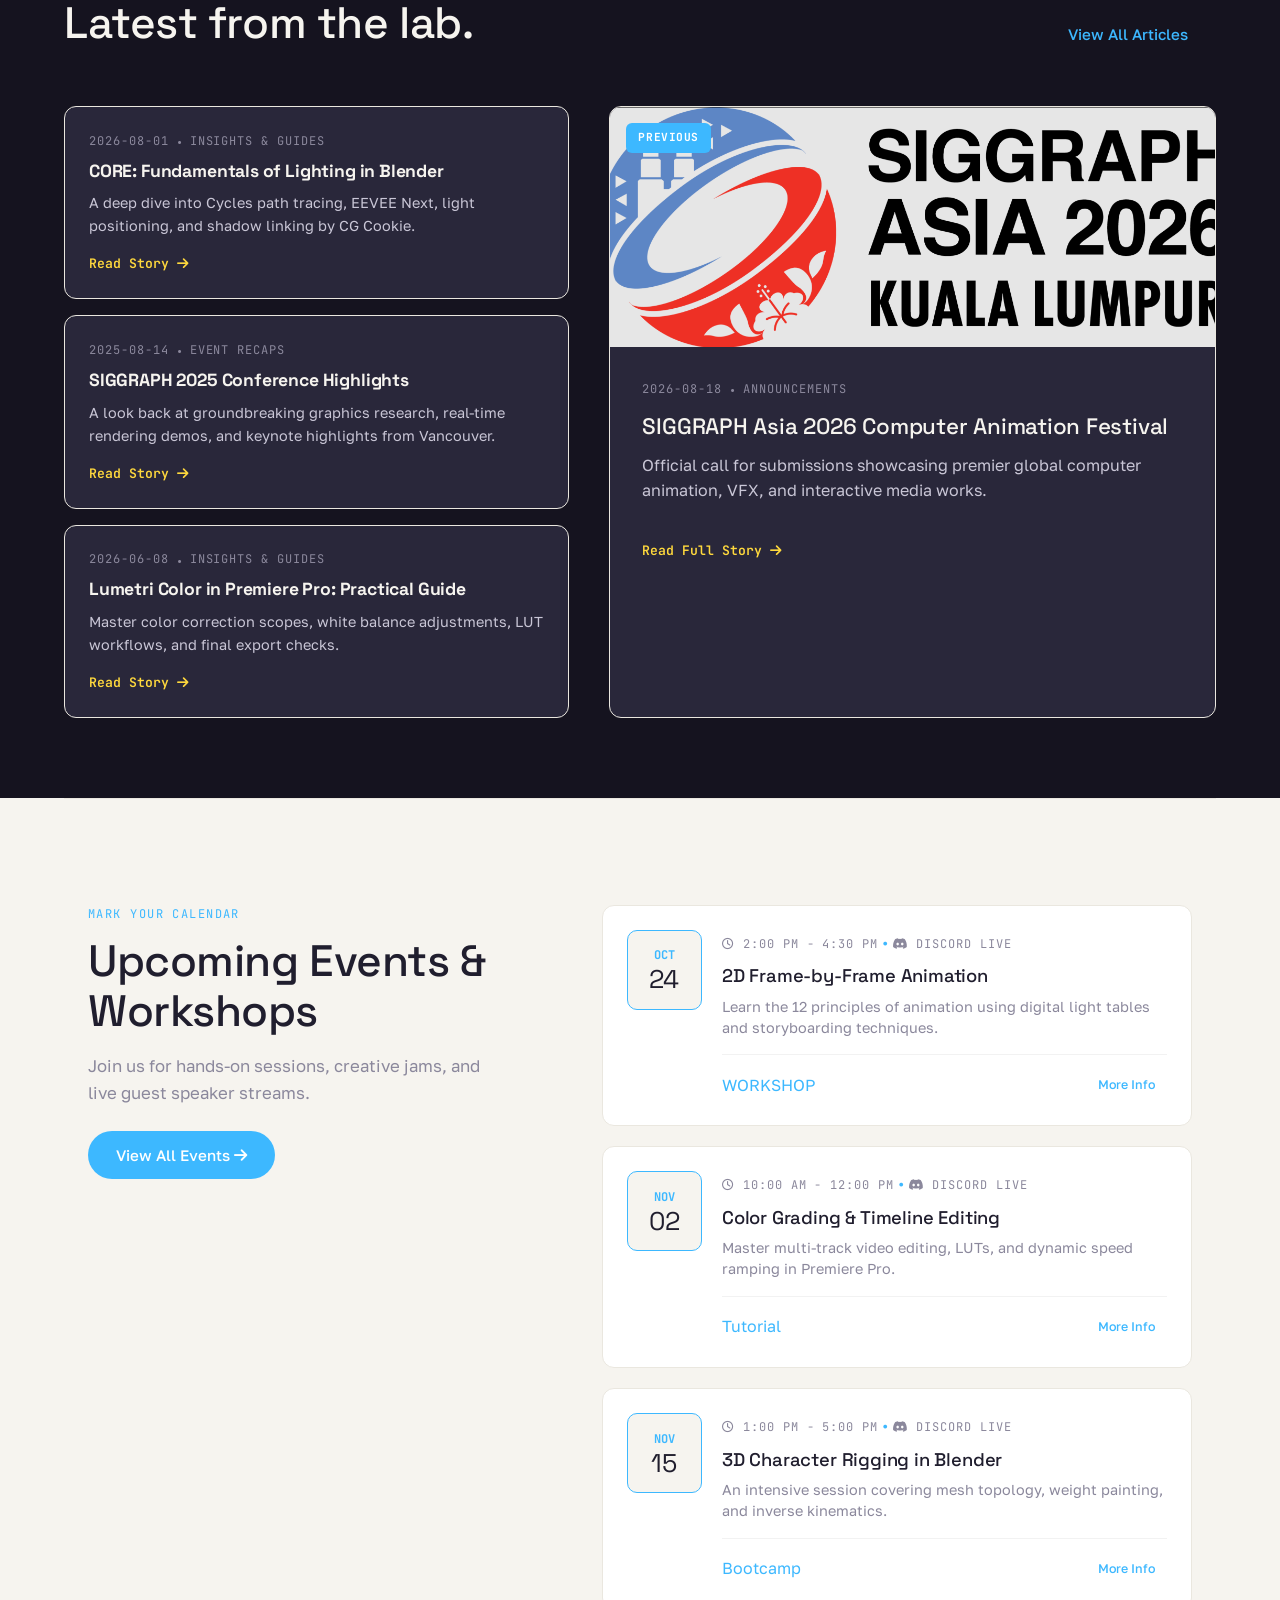
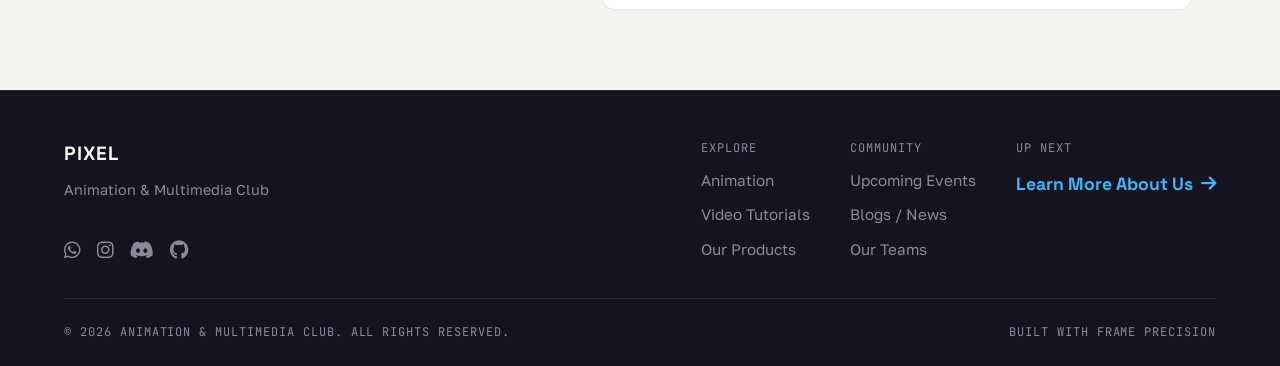
==== commit ebee3274: "Update index.html" ====
--- a/index.html
+++ b/index.html
@@ -359,7 +359,7 @@
           <a href="https://chat.whatsapp.com/Lg8gJl5Xru52lrucpBrVzS" aria-label="Whatsapp" target="_blank" rel="noopener noreferrer"><i class="fa-brands fa-whatsapp"></i></a>
           <a href="https://www.instagram.com/pixe.lclub?igsi=c2UzMmYwMGY0czd2" aria-label="Instagram" target="_blank" rel="noopener noreferrer"><i class="fa-brands fa-instagram" target="_blank" rel="noopener noreferrer"></i></a>
           <a href="https://discord.gg/sAC37jRx9b" aria-label="Discord" target=" _blank" rel="noopener noreferrer"><i class="fa-brands fa-discord" target="_blank" rel="noopener noreferrer"></i></a>
-          <a href="https://github.com/PixelAnimationAndMultimeidaClub/Pixel-Club-site-2026" aria-label="GitHub" target="_blank" rel="noopener noreferrer"><i class="fa-brands fa-github"></i></a>
+          <a href="https://github.com/PixelAnimationAndMultimeidaClub/Pixel-Club-website" aria-label="GitHub" target="_blank" rel="noopener noreferrer"><i class="fa-brands fa-github"></i></a>
         </div>
       </div>
 
@@ -401,4 +401,4 @@
   <script src="default.js"></script>
   <script src="index.js"></script>
 </body>
-</html>+</html>
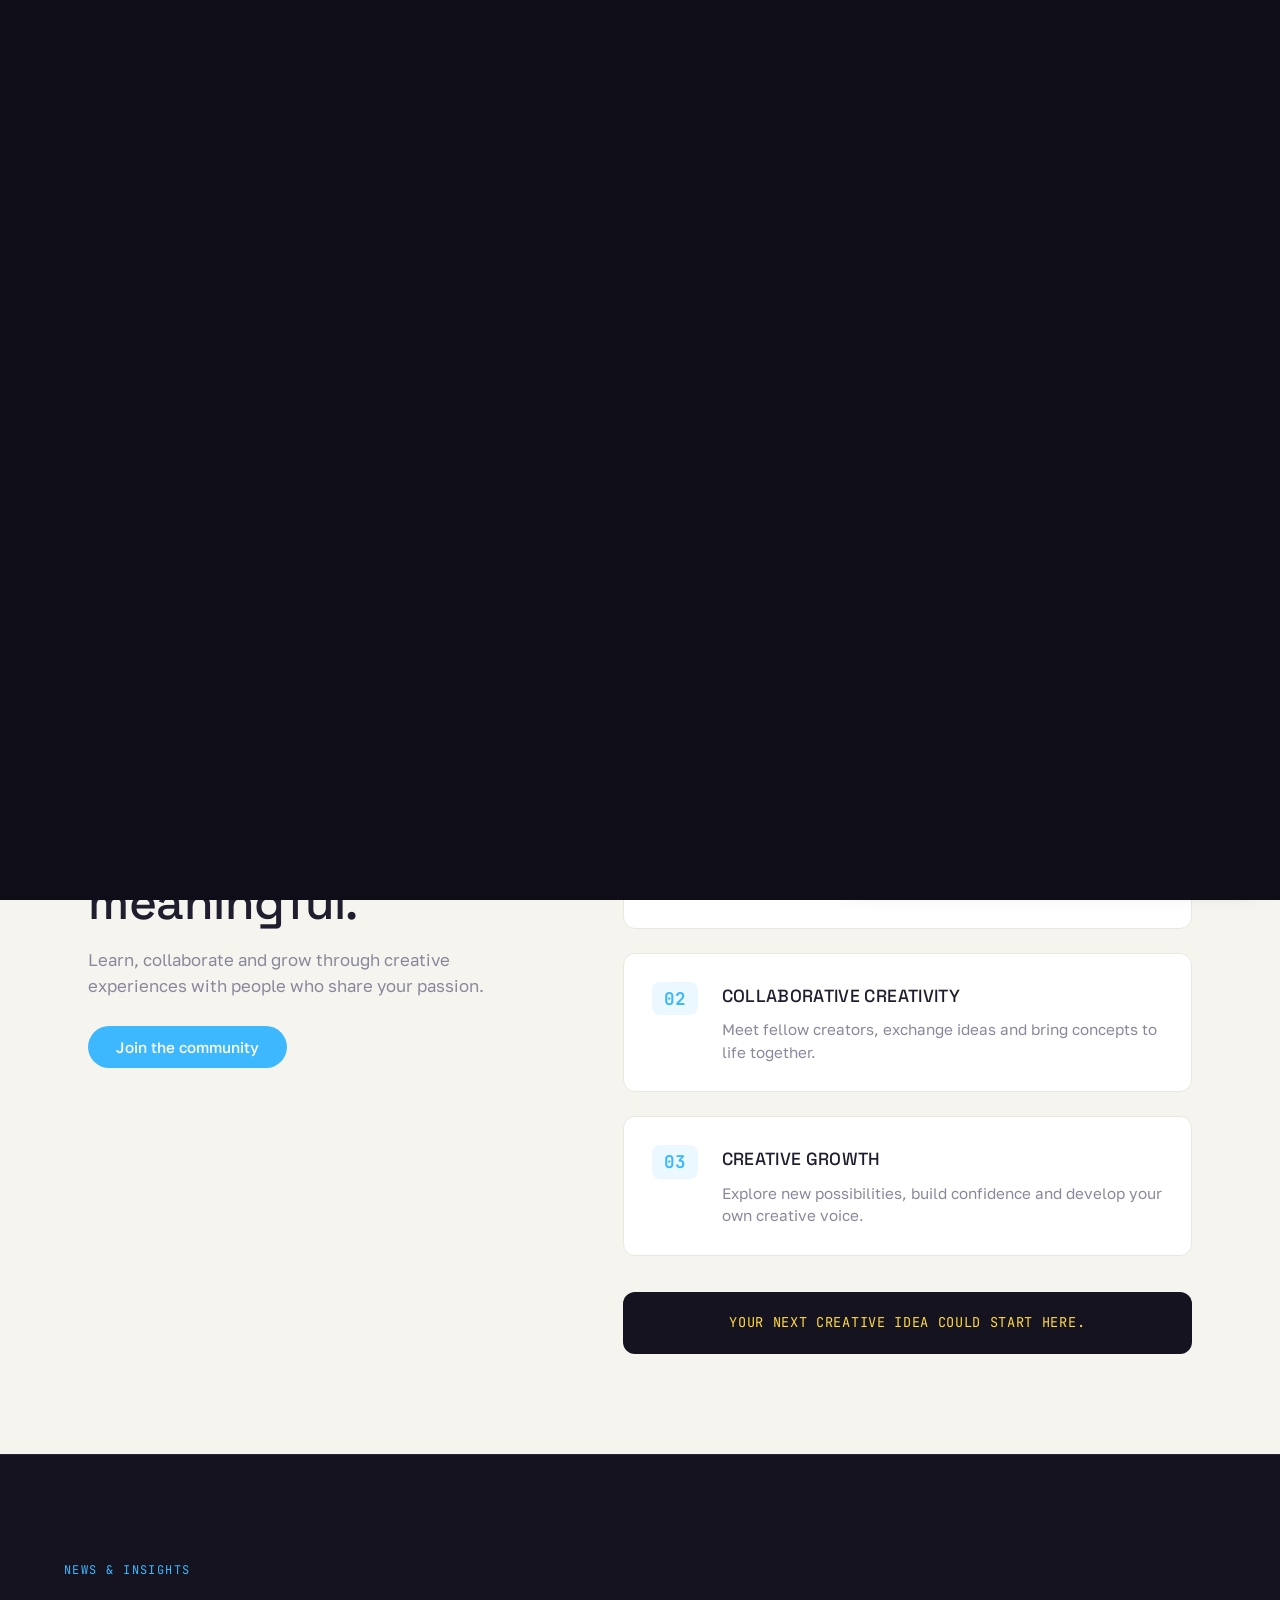
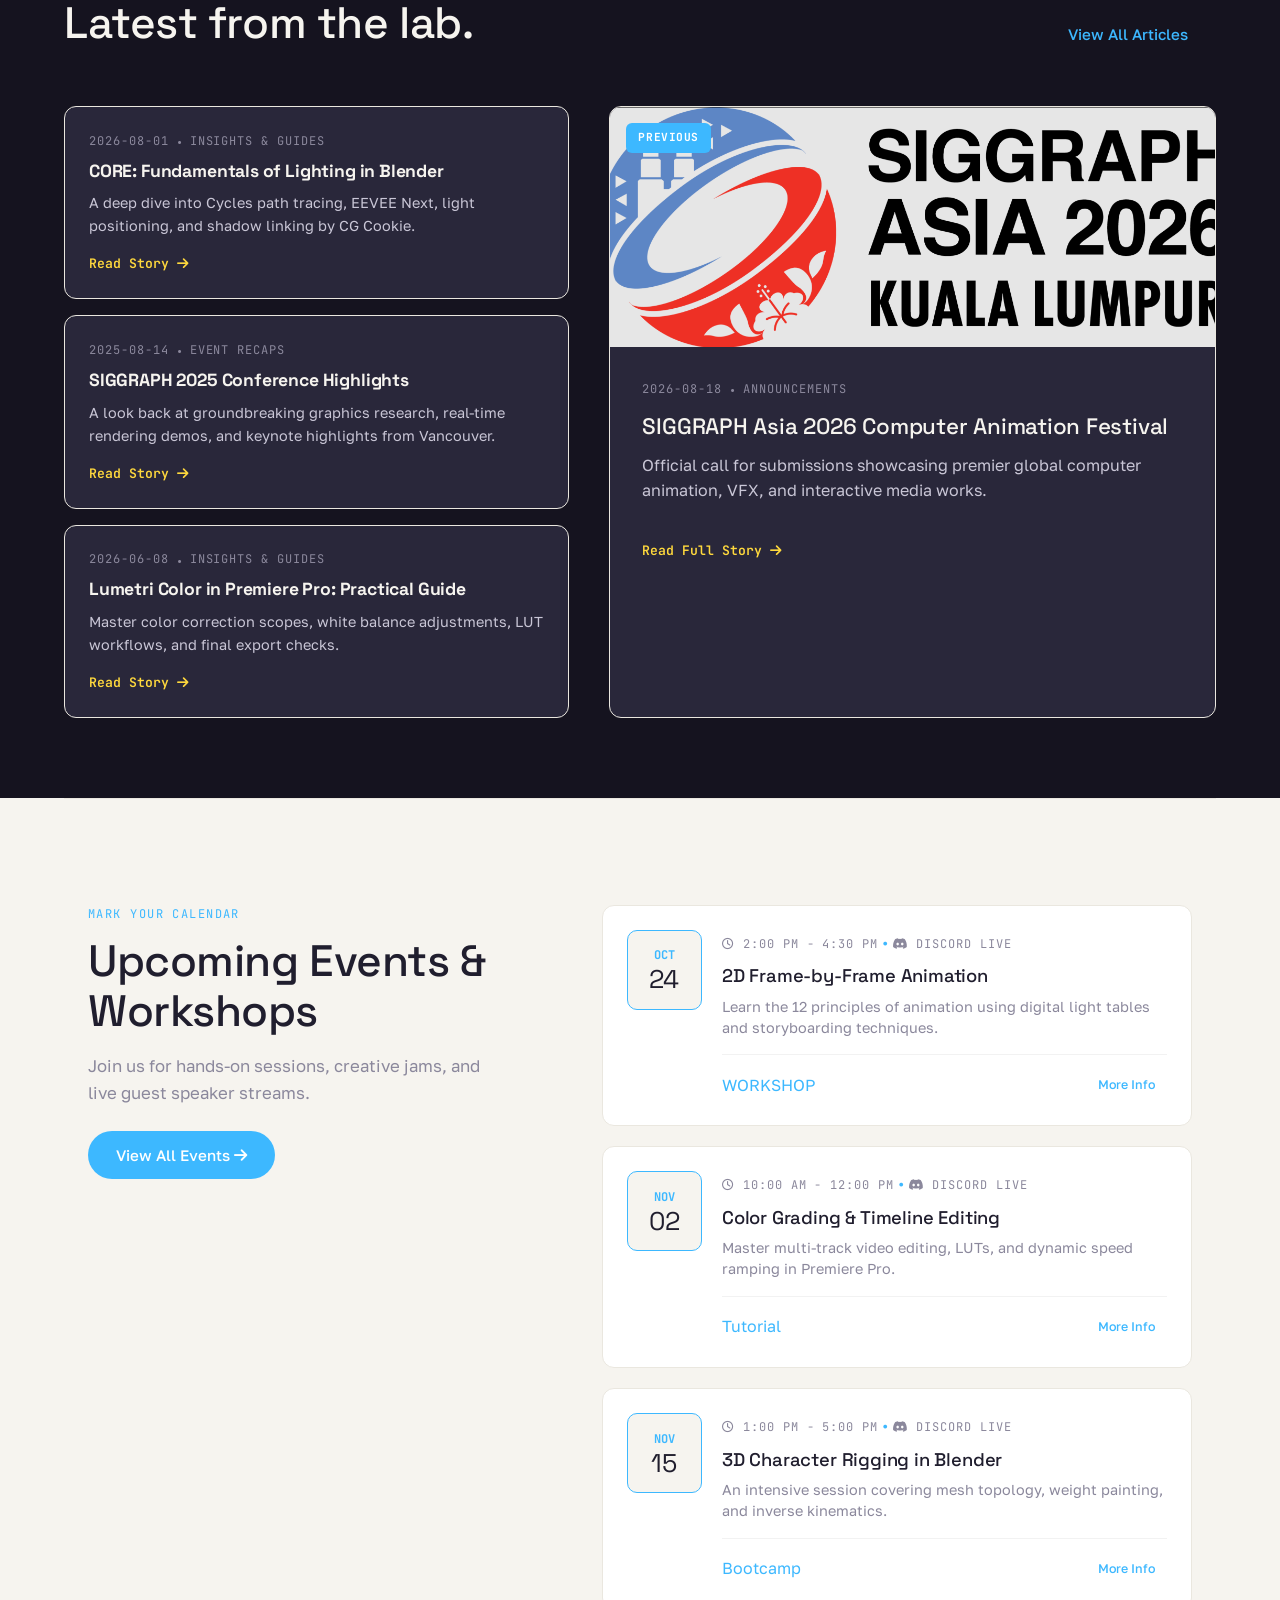
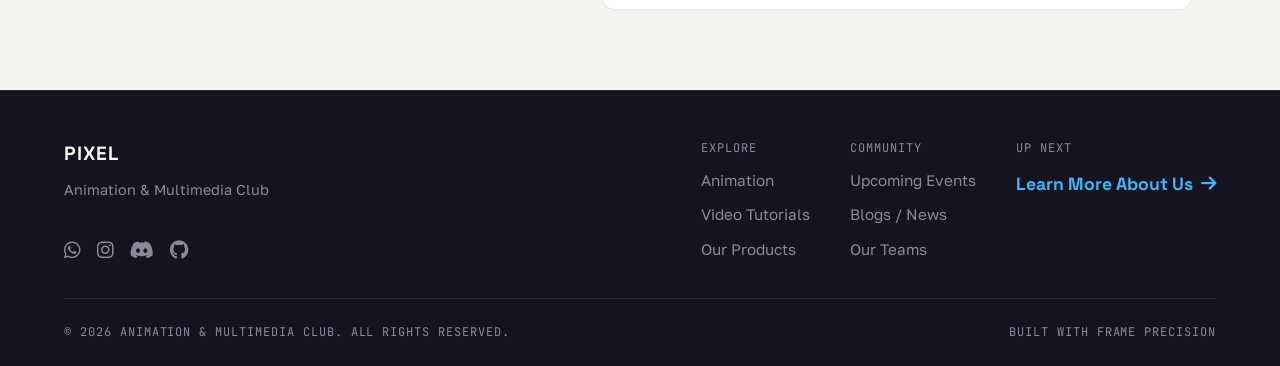
==== commit f0c2bc8e: "Update cookies" ====
--- a/index.html
+++ b/index.html
@@ -397,6 +397,15 @@
   </div>
 </footer> 
 
+<!-- PLACE COOKIE BANNER HERE (Just inside </body>) -->
+  <div id="cookie-banner" class="cookie-banner hidden">
+    <p>We use cookies to enhance your experience. Choose your preferences below.</p>
+    <div class="cookie-buttons">
+      <button id="accept-cookies" class="btn btn-accept">Accept</button>
+      <button id="reject-cookies" class="btn btn-reject">Reject</button>
+    </div>
+  </div>
+
   <!-- Scripts -->
   <script src="default.js"></script>
   <script src="index.js"></script>
--- a/style.css
+++ b/style.css
@@ -484,3 +484,58 @@
     align-items: flex-start;
   }
 }
+
+.cookie-banner {
+  display: none; /* Hidden by default; JS shows it only when needed */
+  position: fixed;
+  bottom: 20px;
+  right: 20px;
+  max-width: 420px;
+  background: #1e293b;
+  color: #f8fafc;
+  padding: 16px 20px;
+  border-radius: 8px;
+  box-shadow: 0 10px 25px -5px rgba(0, 0, 0, 0.3);
+  z-index: 99999;
+  font-family: system-ui, -apple-system, sans-serif;
+  font-size: 14px;
+}
+
+.cookie-banner-content {
+  display: flex;
+  flex-direction: column;
+  gap: 12px;
+}
+
+.cookie-banner-content p {
+  margin: 0;
+  line-height: 1.4;
+}
+
+.cookie-banner-actions {
+  display: flex;
+  gap: 10px;
+}
+
+.cookie-btn {
+  padding: 8px 16px;
+  border: none;
+  border-radius: 4px;
+  font-weight: 600;
+  cursor: pointer;
+  transition: opacity 0.2s;
+}
+
+.cookie-btn:hover {
+  opacity: 0.9;
+}
+
+.cookie-accept {
+  background-color: #22c55e;
+  color: #ffffff;
+}
+
+.cookie-reject {
+  background-color: #64748b;
+  color: #ffffff;
+}
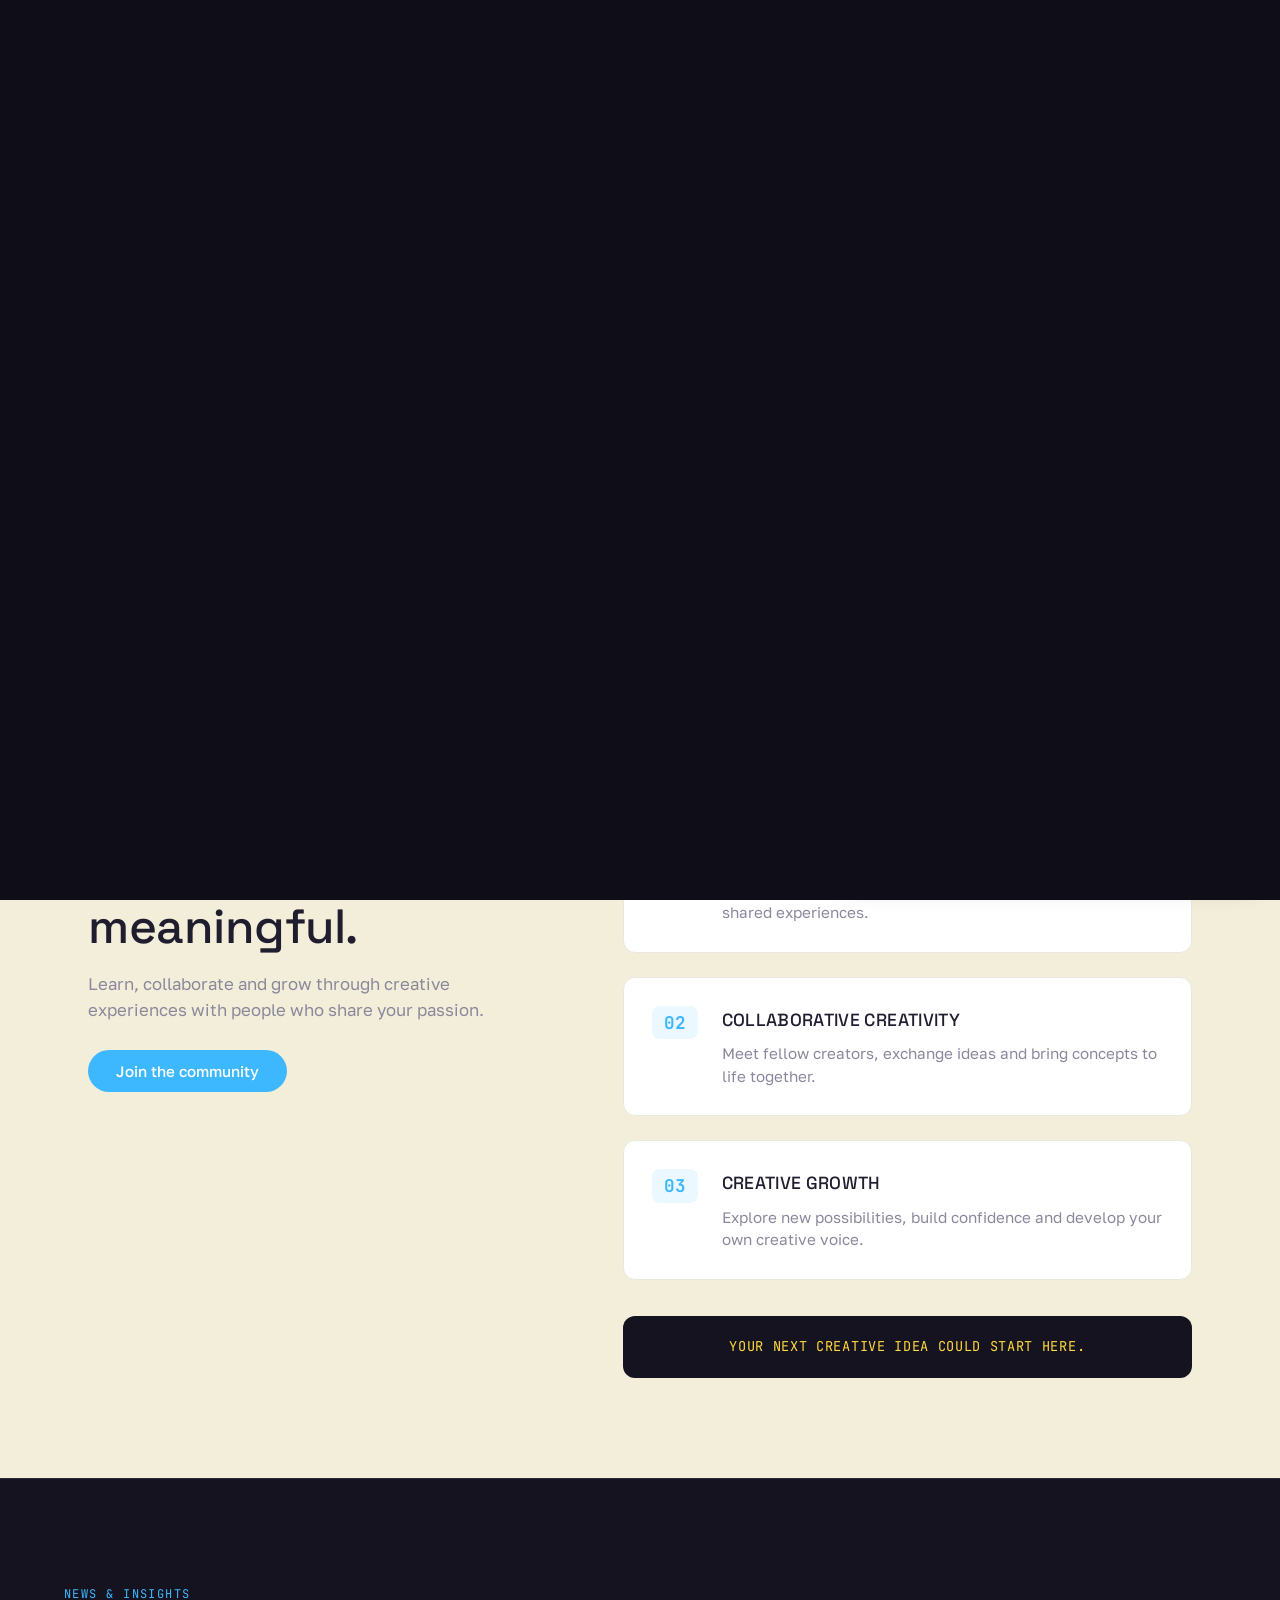
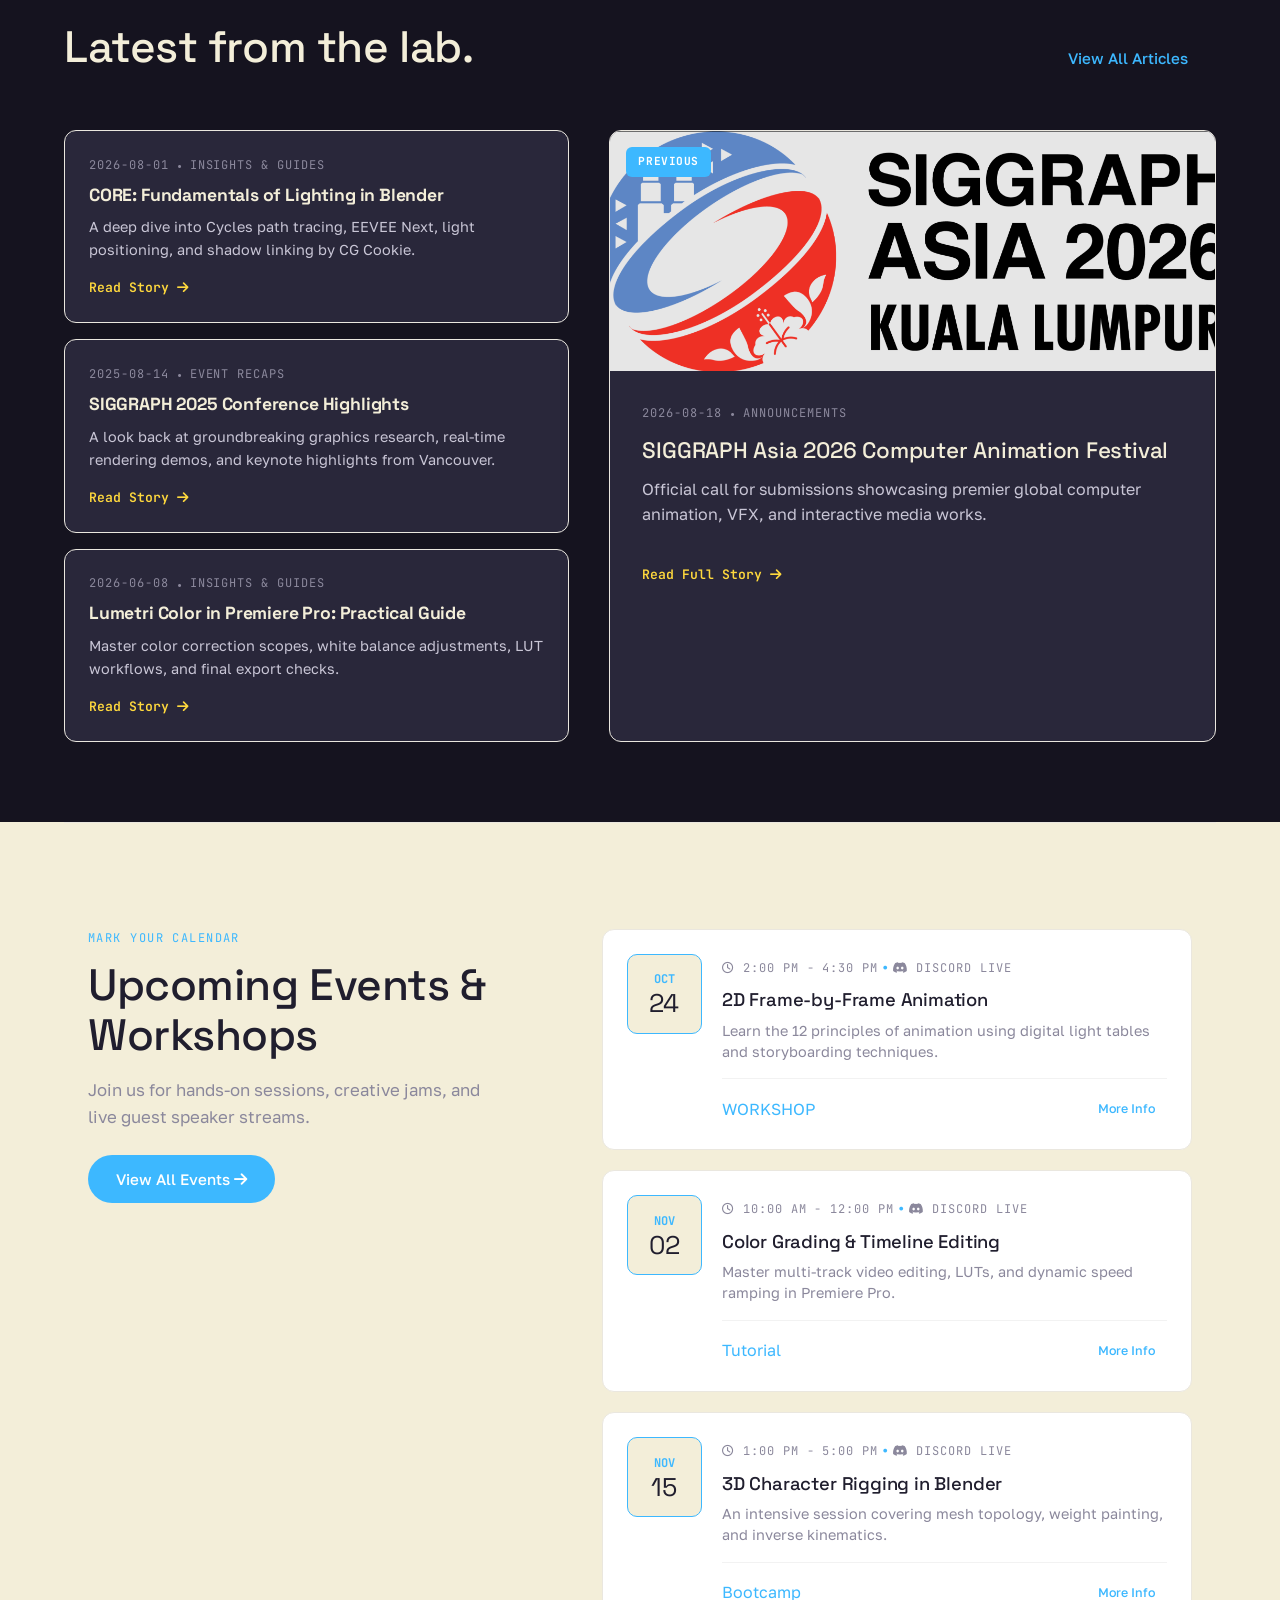
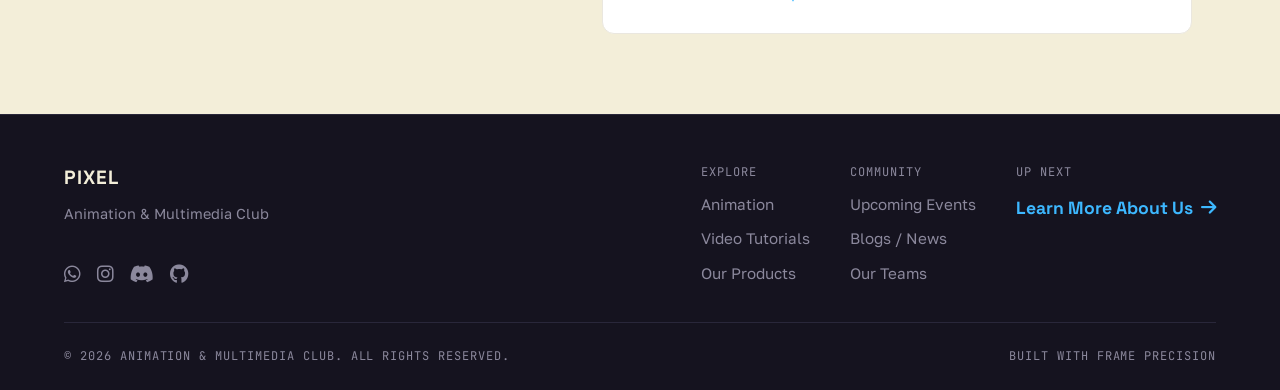
==== commit 4bf5edbe: "update code" ====
--- a/index.html
+++ b/index.html
@@ -405,9 +405,9 @@
       <button id="reject-cookies" class="btn btn-reject">Reject</button>
     </div>
   </div>
-
+  
   <!-- Scripts -->
   <script src="default.js"></script>
   <script src="index.js"></script>
 </body>
-</html>
+</html>
--- a/style.css
+++ b/style.css
@@ -13,7 +13,7 @@
 :root {
   /* Colors */
   --void: #15131F;         /* dark bg — hero, nav, footer */
-  --cloud: #F6F4EF;        /* light bg — content sections */
+  --cloud:#F3EED9 !important; /*#F6F4EF;        /* light bg — content sections */
   --sky-blue: #3DB8FF;        /* primary accent — CTAs, links, active states */
   --sky-blue-dark: #1A93D6;   /* hover/pressed state for sky blue */
   --yellow: #FFD93D;         /* secondary accent — highlights, hover ONLY, never backgrounds */
@@ -134,8 +134,8 @@
 }
 
 .brand-logo {
-  height: 36px;
-  margin-right: 12px;
+  height: 60px;
+  margin-right: 36px;
 }
 
 .brand-text {
@@ -148,7 +148,7 @@
   font-family: var(--font-heading);
   font-weight: 700;
   color: var(--cloud);
-  font-size: 1.25rem;
+  font-size: 2.5rem;
   line-height: 1;
   text-transform: uppercase;
 }
@@ -156,7 +156,7 @@
 .brand-subtitle {
   font-family: var(--font-mono);
   color: var(--sky-blue);
-  font-size: 0.55rem;
+  font-size: 1.5rem;
   letter-spacing: 0.08em;
   text-transform: uppercase;
   margin-top: 5px;
@@ -500,6 +500,9 @@
   font-family: system-ui, -apple-system, sans-serif;
   font-size: 14px;
 }
+.cookie-banner p{
+  color:var(--yellow)
+}
 
 .cookie-banner-content {
   display: flex;
--- a/index.css
+++ b/index.css
@@ -211,7 +211,6 @@
 
 .why-join {
   padding: 60px 0;
-  background: var(--cloud, #F7F7FB);
 }
 
 @media (min-width: 768px) {
@@ -554,7 +553,7 @@
    ========================================================================== */
 
 .events-section {
-  background: var(--cloud, #F7F7FB);
+  background: var(--cloud);
   padding: 80px 0;
   border-top: 1px solid var(--cloud-dim, #E2E2EC);
 }
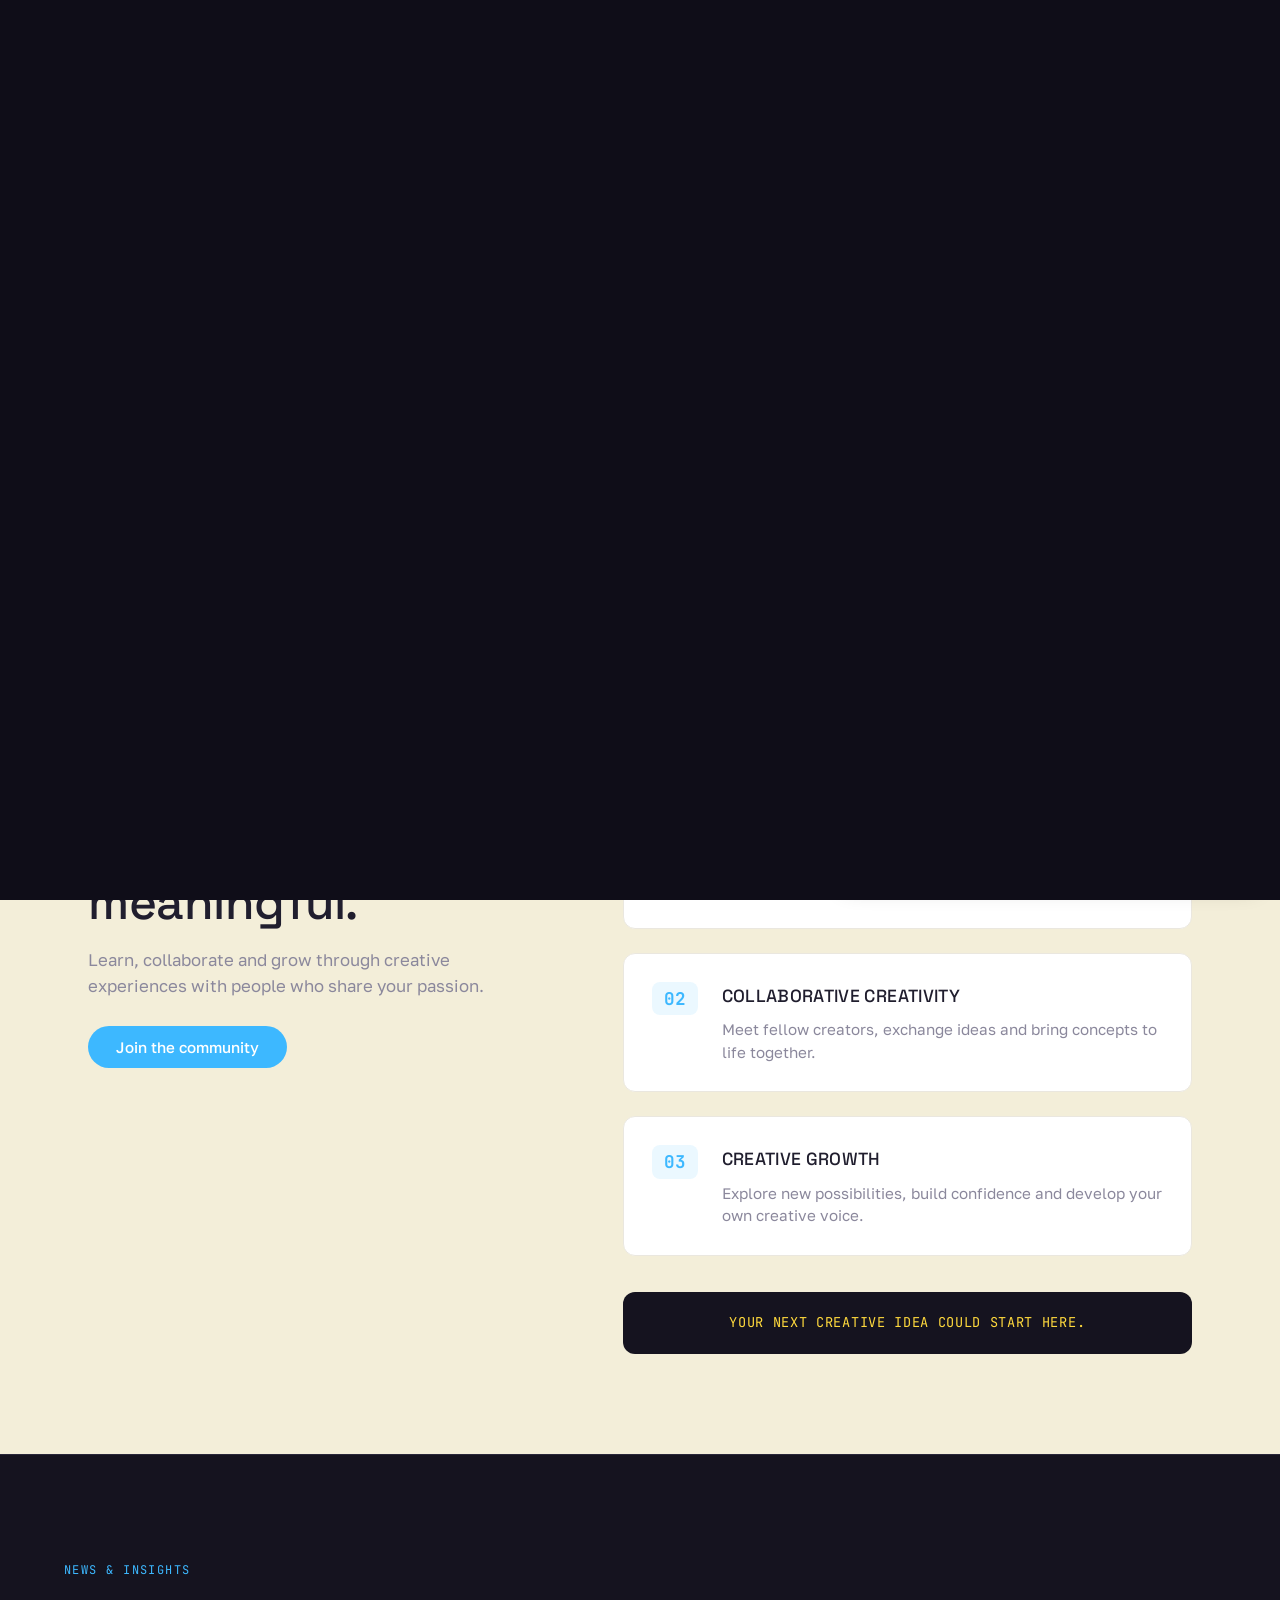
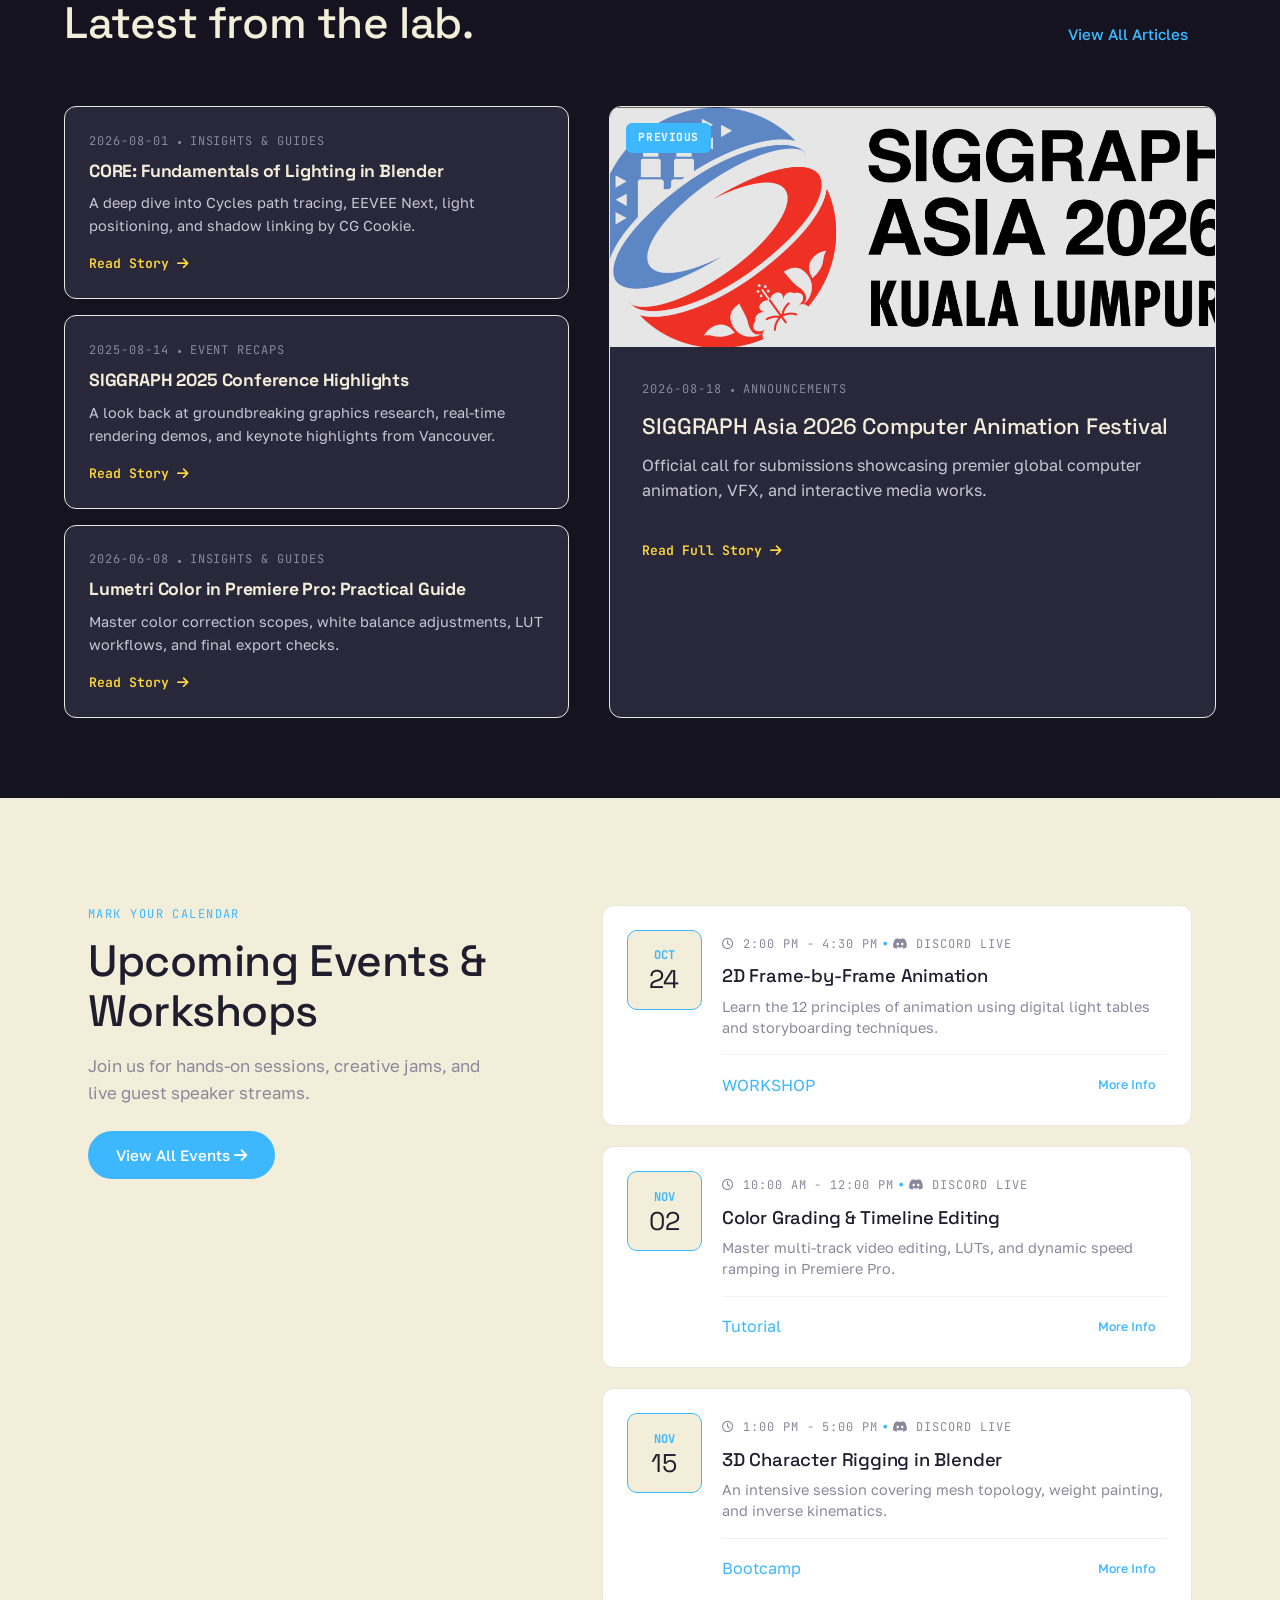
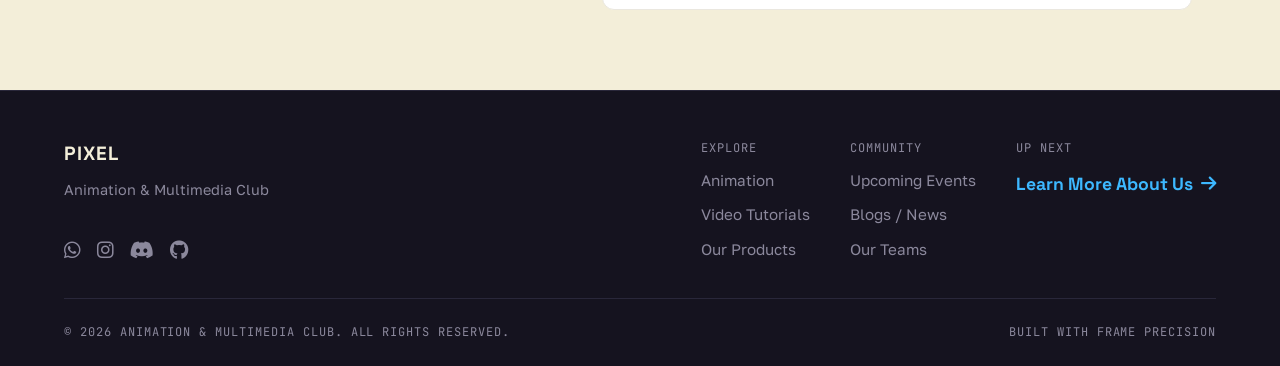
==== commit 4eef0e20: "Update Code" ====
--- a/index.html
+++ b/index.html
@@ -45,15 +45,15 @@
         <div class="dropdown">
           <a class="dropdown-toggle" id="explore-btn">Explore ▼</a>
           <div class="dropdown-menu">
-            <a href="animation.html">Animation</a>
-            <a href="tutorials.html">Video</a>
-            <a href="product.html">Product</a>
+            <a href="animation.html">Animations</a>
+            <a href="tutorials.html">Tutorials</a>
+            <a href="product.html">Products</a>
           </div>
         </div>
         
-        <a href="event.html">Event</a>
-        <a href="blog.html">Blog</a>
-        <a href="mentor.html">Mentor</a>
+        <a href="event.html">Events</a>
+        <a href="blog.html">Blogs</a>
+        <a href="mentor.html">Mentors</a>
       </div>
     </div>
     <!-- Scrub Bar Indicator -->
--- a/style.css
+++ b/style.css
@@ -134,8 +134,8 @@
 }
 
 .brand-logo {
-  height: 60px;
-  margin-right: 36px;
+  height: 36px;
+  margin-right: 12px;
 }
 
 .brand-text {
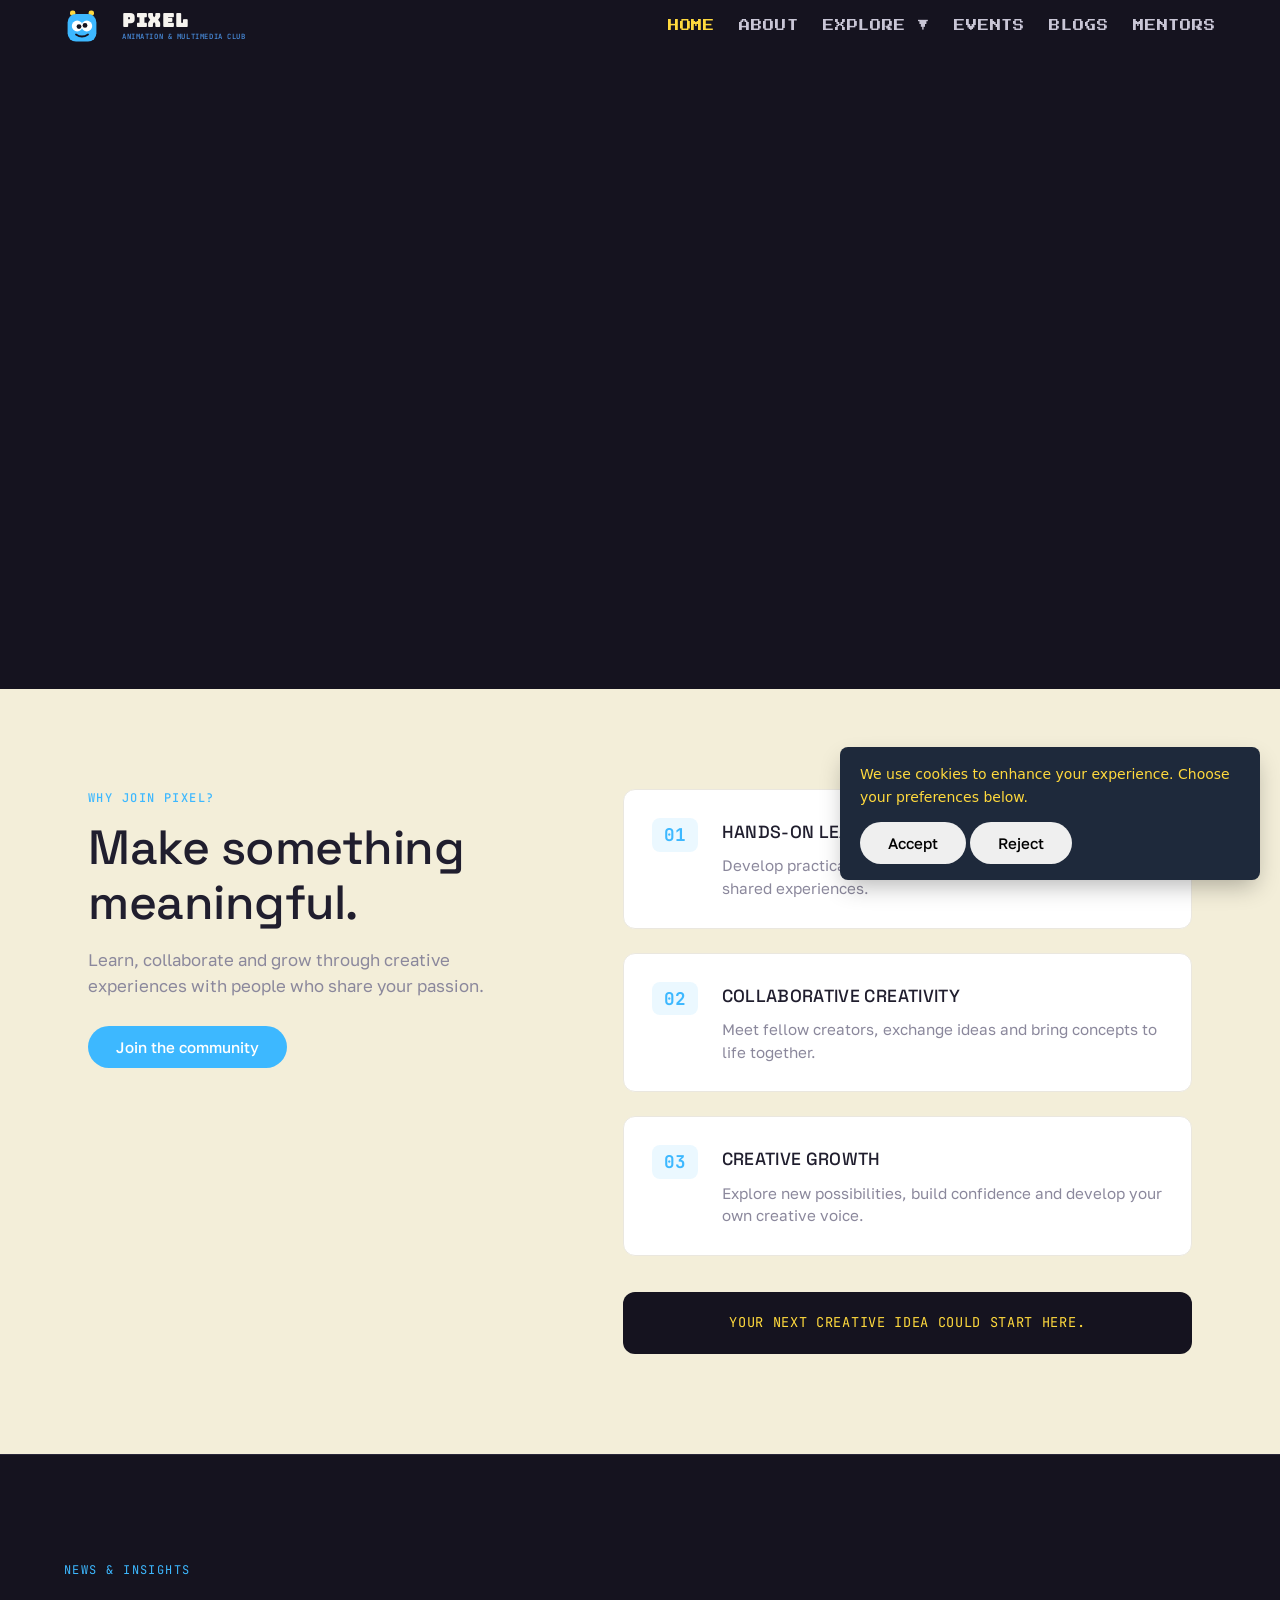
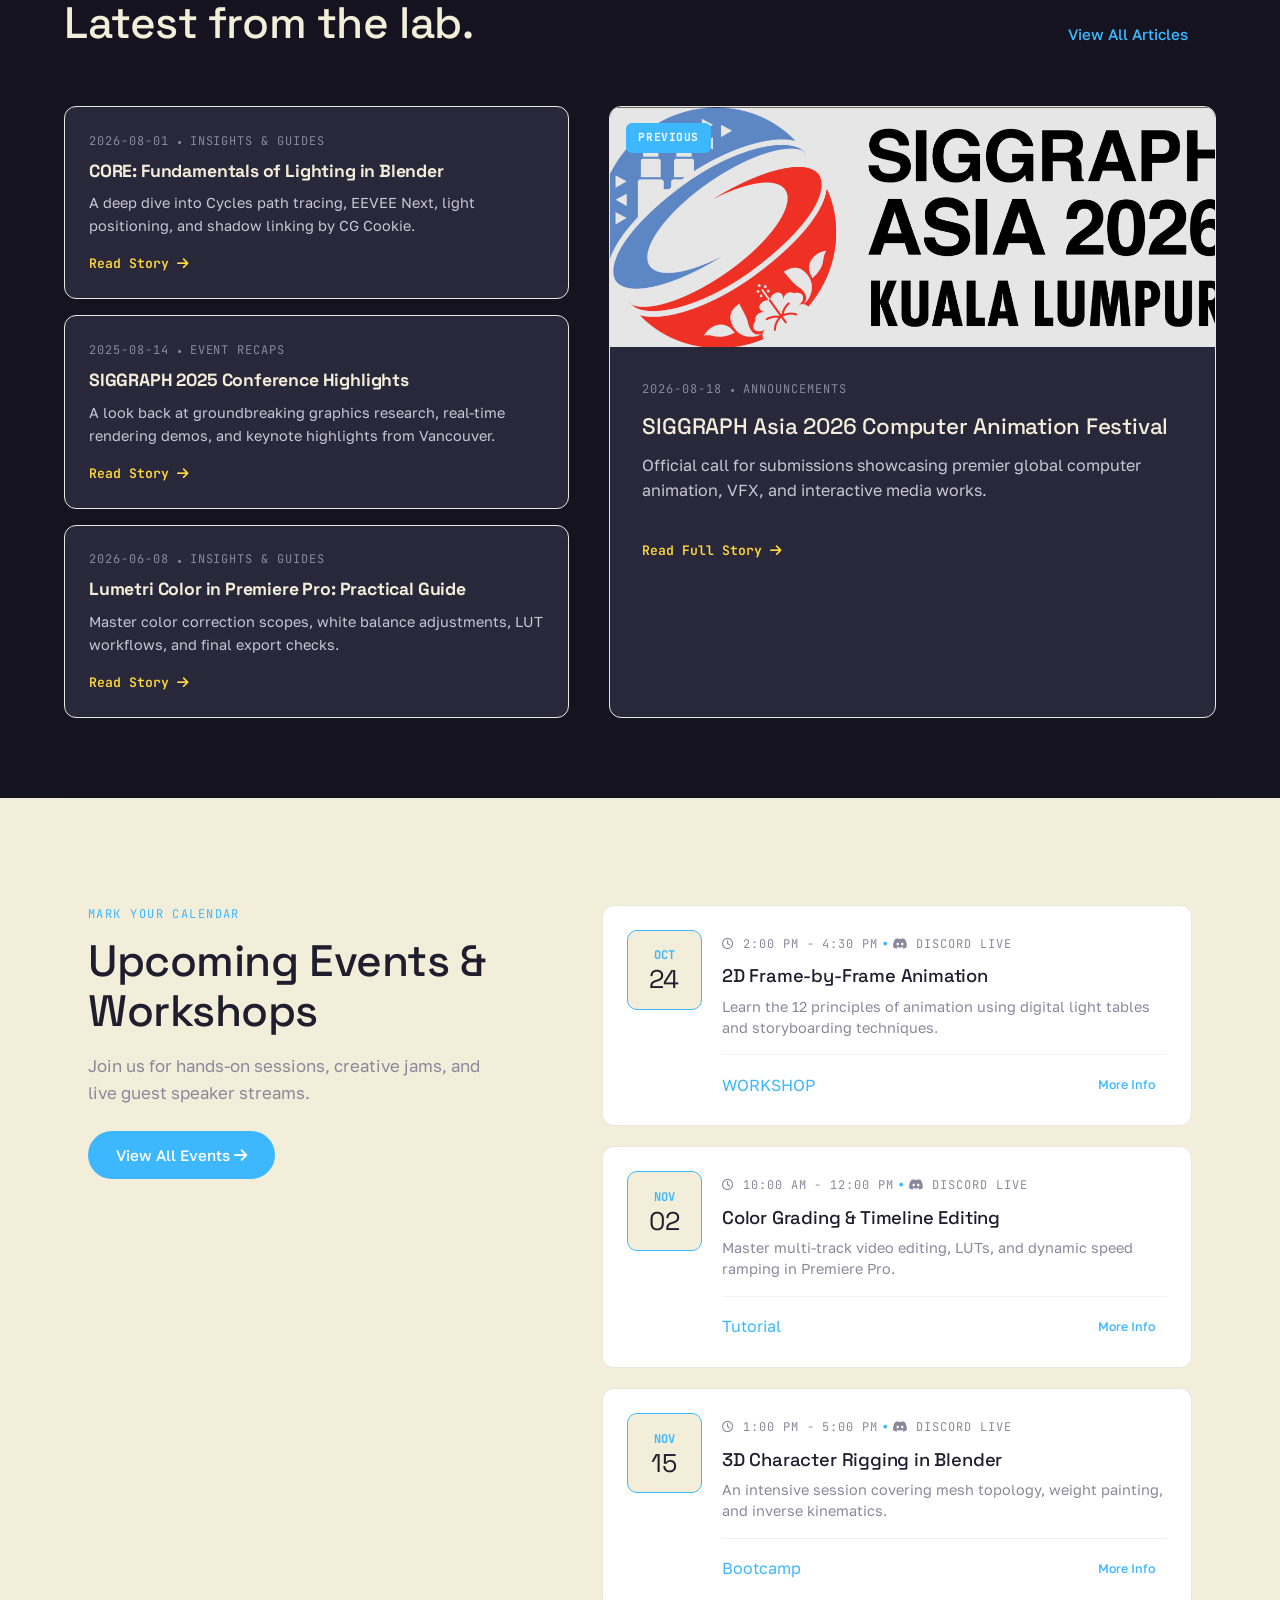
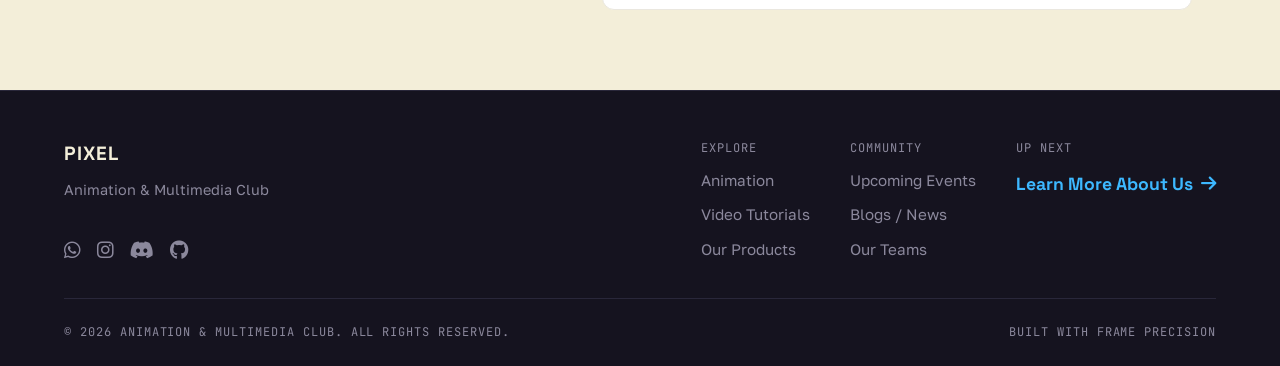
==== commit d3ee4c4a: "Update Code" ====
--- a/index.html
+++ b/index.html
@@ -47,7 +47,7 @@
           <div class="dropdown-menu">
             <a href="animation.html">Animations</a>
             <a href="tutorials.html">Tutorials</a>
-            <a href="product.html">Products</a>
+            <a href="product.html">Productions</a>
           </div>
         </div>
         
